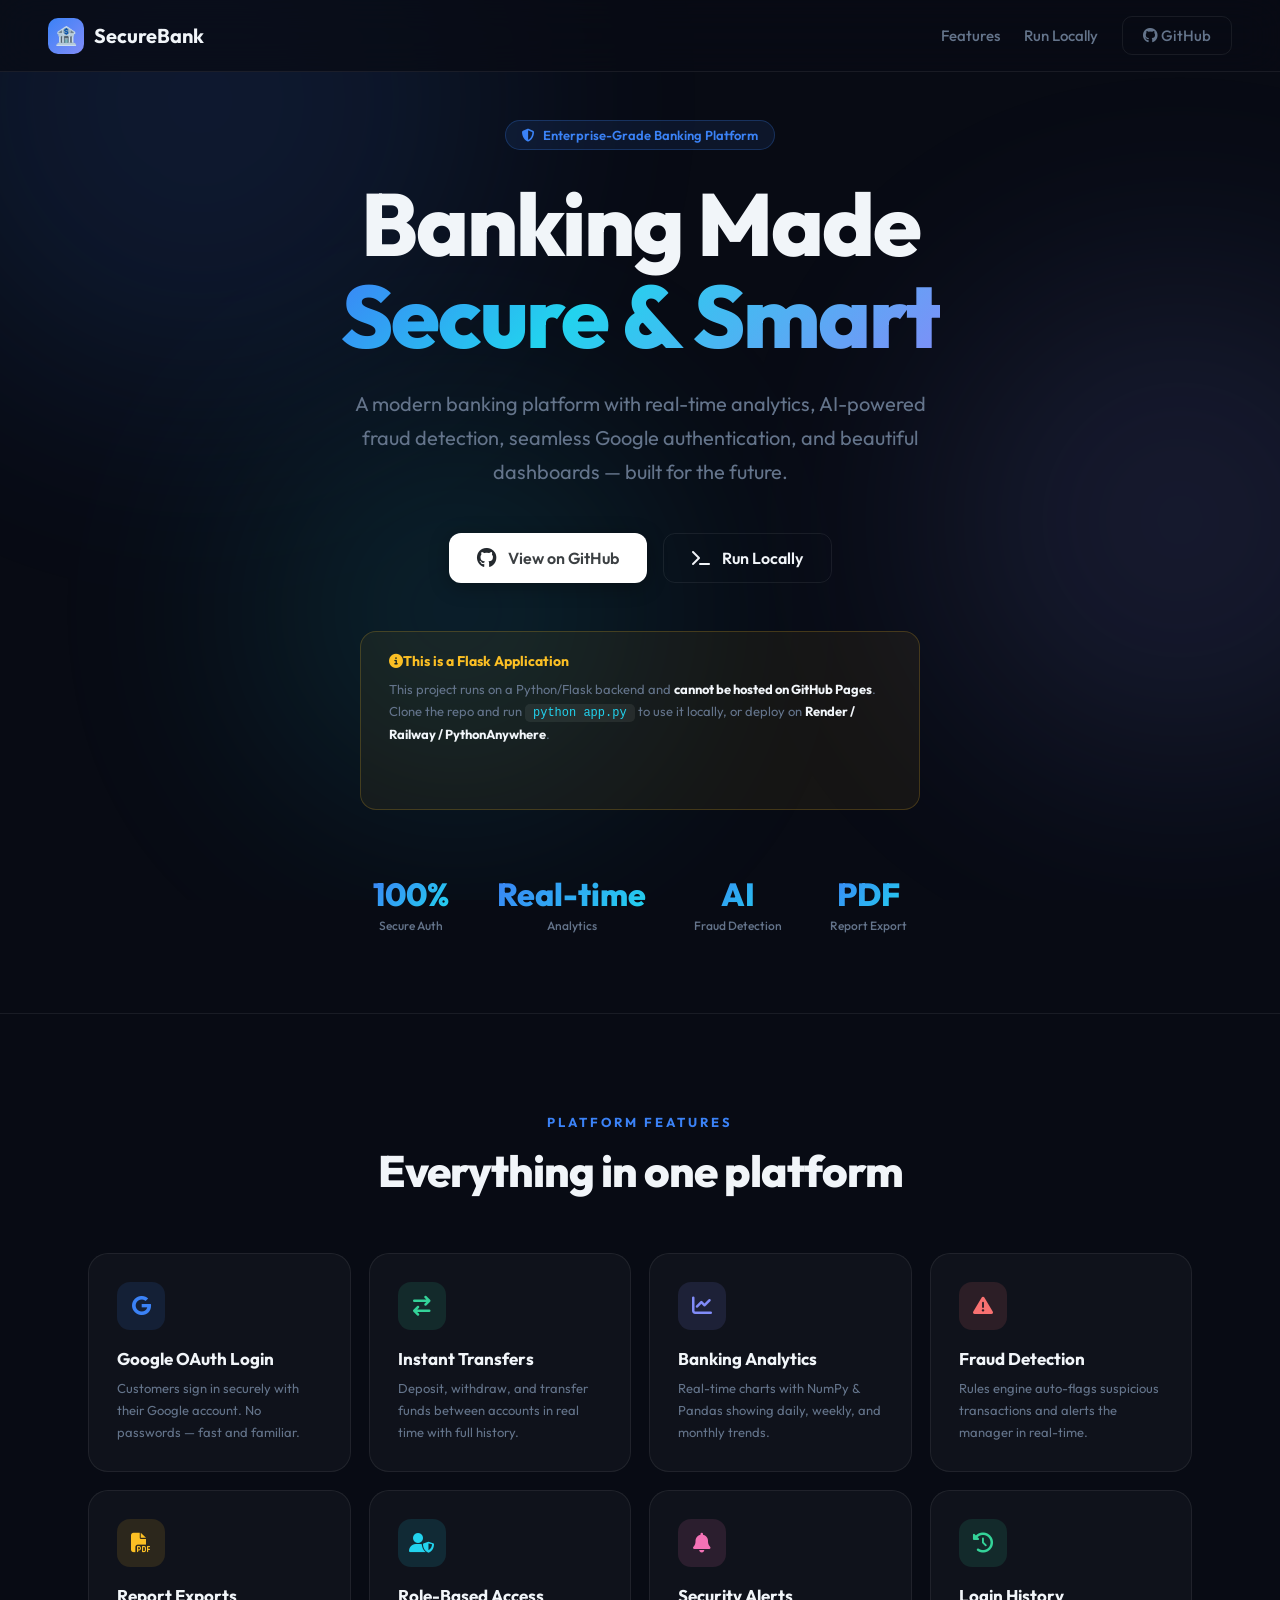
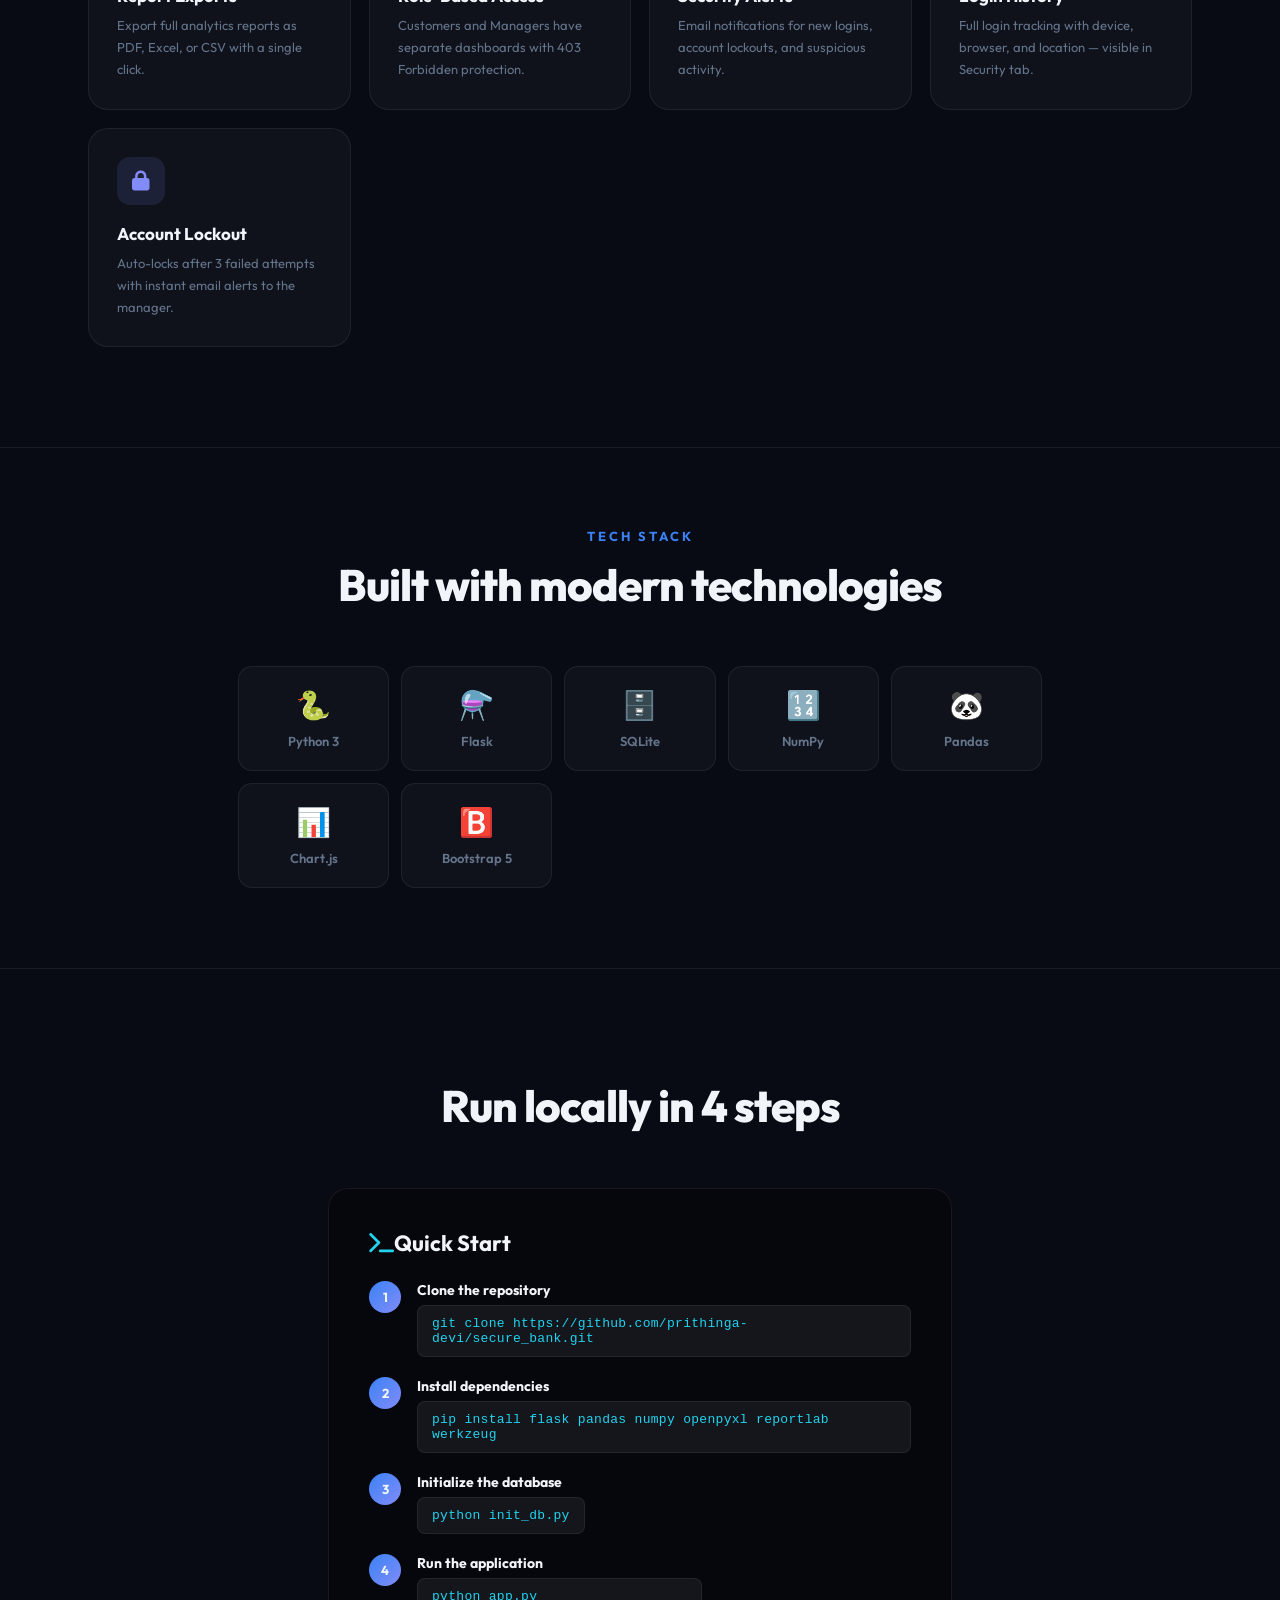
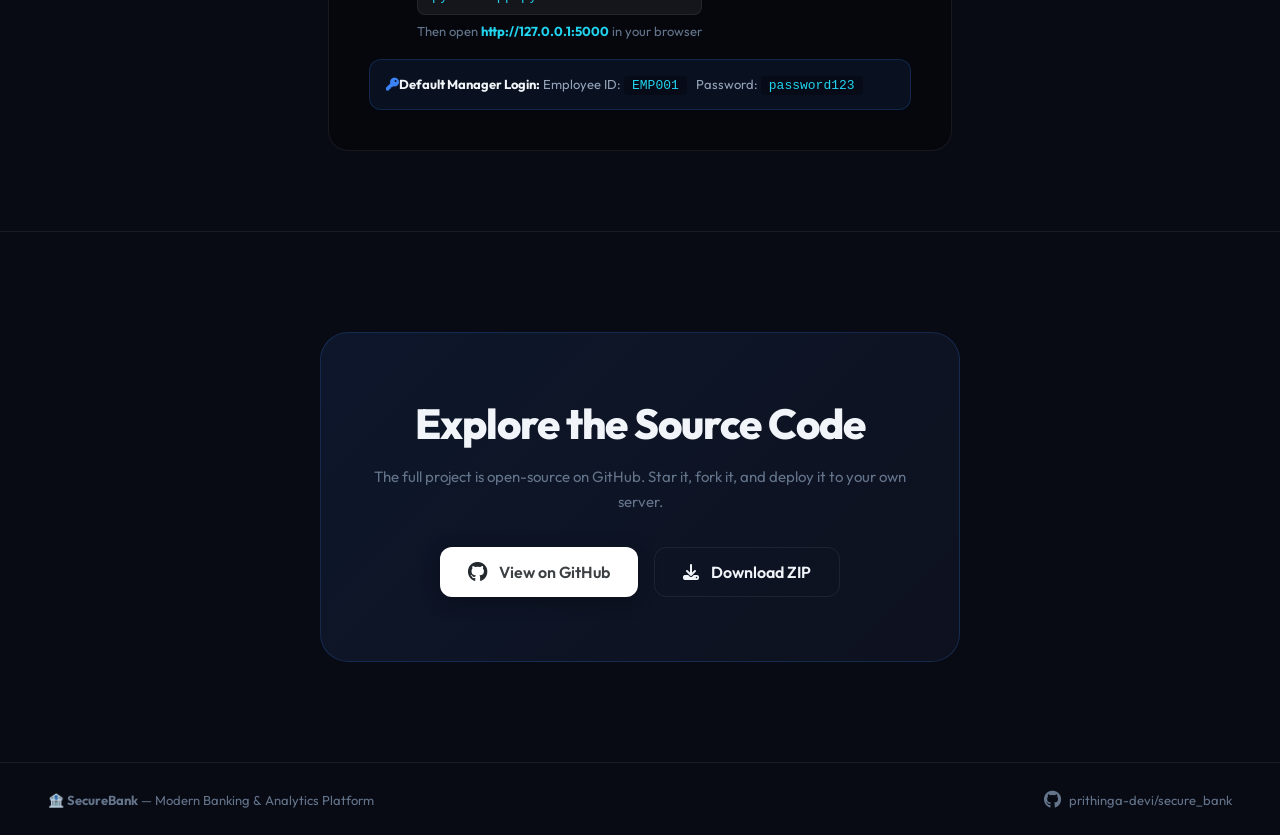
==== index.html @ 33647533 "feat: add static GitHub Pages landing page" ====
<!DOCTYPE html>
<html lang="en">
<head>
    <meta charset="UTF-8">
    <meta name="viewport" content="width=device-width, initial-scale=1.0">
    <title>SecureBank — Modern Banking & Analytics Platform</title>
    <meta name="description" content="SecureBank is a secure, fast, and smart banking platform with real-time analytics, fraud detection, and Google authentication.">
    <link rel="preconnect" href="https://fonts.googleapis.com">
    <link href="https://fonts.googleapis.com/css2?family=Outfit:wght@300;400;500;600;700;800;900&display=swap" rel="stylesheet">
    <link href="https://cdnjs.cloudflare.com/ajax/libs/font-awesome/6.4.2/css/all.min.css" rel="stylesheet">
    <style>
        *, *::before, *::after { box-sizing: border-box; margin: 0; padding: 0; }
        :root {
            --bg: #080b14; --card: rgba(255,255,255,0.03); --border: rgba(255,255,255,0.07);
            --text: #f1f5f9; --muted: #64748b;
            --blue: #3b82f6; --indigo: #818cf8; --cyan: #22d3ee;
            --green: #34d399; --pink: #f472b6; --yellow: #fbbf24; --red: #f87171;
        }
        html { scroll-behavior: smooth; }
        body { font-family: 'Outfit', sans-serif; background: var(--bg); color: var(--text); min-height: 100vh; overflow-x: hidden; }

        /* BG blobs */
        .blobs { position: fixed; inset: 0; z-index: 0; pointer-events: none; overflow: hidden; }
        .blob { position: absolute; border-radius: 50%; filter: blur(120px); opacity: 0.12; animation: float 12s ease-in-out infinite; }
        .b1 { width:600px; height:600px; background:#3b82f6; top:-200px; left:-100px; }
        .b2 { width:500px; height:500px; background:#818cf8; top:30%; right:-150px; animation-delay:3s; }
        .b3 { width:400px; height:400px; background:#22d3ee; bottom:10%; left:20%; animation-delay:6s; }
        @keyframes float { 0%,100%{transform:translateY(0) scale(1);} 50%{transform:translateY(-40px) scale(1.05);} }

        /* NAV */
        nav { position:fixed; top:0; left:0; right:0; z-index:100; padding:16px 48px; display:flex; align-items:center; justify-content:space-between; background:rgba(8,11,20,0.75); backdrop-filter:blur(20px); border-bottom:1px solid var(--border); }
        .brand { display:flex; align-items:center; gap:10px; font-size:20px; font-weight:700; color:var(--text); text-decoration:none; }
        .brand-icon { width:36px; height:36px; background:linear-gradient(135deg,var(--blue),var(--indigo)); border-radius:10px; display:flex; align-items:center; justify-content:center; font-size:18px; }
        .nav-right { display:flex; align-items:center; gap:24px; }
        .nav-right a { color:var(--muted); text-decoration:none; font-size:15px; font-weight:500; transition:color .2s; }
        .nav-right a:hover { color:var(--text); }
        .btn-outline { padding:9px 20px; border:1px solid var(--border); border-radius:10px; color:var(--text); text-decoration:none; font-size:14px; font-weight:600; transition:all .2s; }
        .btn-outline:hover { background:rgba(255,255,255,.05); border-color:rgba(255,255,255,.2); color:var(--text); }

        /* SECTIONS */
        section { position:relative; z-index:1; }

        /* HERO */
        .hero { min-height:100vh; display:flex; flex-direction:column; align-items:center; justify-content:center; text-align:center; padding:120px 24px 80px; }
        .badge { display:inline-flex; align-items:center; gap:8px; padding:6px 16px; background:rgba(59,130,246,.1); border:1px solid rgba(59,130,246,.25); border-radius:99px; font-size:13px; font-weight:600; color:var(--blue); margin-bottom:28px; animation:fadeDown .6s ease both; }
        h1 { font-size:clamp(40px,7vw,88px); font-weight:800; line-height:1.05; letter-spacing:-2px; margin-bottom:24px; animation:fadeDown .7s ease .1s both; }
        .gradient { background:linear-gradient(135deg,var(--blue) 0%,var(--cyan) 40%,var(--indigo) 100%); -webkit-background-clip:text; -webkit-text-fill-color:transparent; background-clip:text; }
        .hero p { font-size:clamp(16px,2vw,20px); color:var(--muted); max-width:600px; line-height:1.7; margin-bottom:44px; animation:fadeDown .7s ease .2s both; }
        .ctas { display:flex; gap:16px; flex-wrap:wrap; justify-content:center; animation:fadeDown .7s ease .3s both; }

        .btn-google { display:flex; align-items:center; gap:12px; padding:14px 28px; background:#fff; color:#3c4043; border:none; border-radius:12px; font-size:16px; font-weight:600; cursor:pointer; text-decoration:none; transition:all .25s; box-shadow:0 4px 20px rgba(0,0,0,.3); font-family:inherit; }
        .btn-google:hover { transform:translateY(-3px); box-shadow:0 8px 32px rgba(0,0,0,.4); color:#3c4043; }

        .btn-dark { display:flex; align-items:center; gap:12px; padding:14px 28px; background:transparent; color:var(--text); border:1px solid var(--border); border-radius:12px; font-size:16px; font-weight:600; cursor:pointer; text-decoration:none; transition:all .25s; }
        .btn-dark:hover { border-color:rgba(255,255,255,.2); background:rgba(255,255,255,.05); transform:translateY(-3px); color:var(--text); }

        /* Notice box */
        .notice { margin-top:48px; padding:20px 28px; background:rgba(251,191,36,.06); border:1px solid rgba(251,191,36,.2); border-radius:16px; max-width:560px; text-align:left; animation:fadeDown .7s ease .4s both; }
        .notice h4 { font-size:14px; font-weight:700; color:var(--yellow); margin-bottom:8px; }
        .notice p { font-size:13px; color:var(--muted); line-height:1.7; }
        .notice code { background:rgba(255,255,255,.07); padding:2px 8px; border-radius:5px; font-size:12px; color:var(--cyan); }

        /* STATS */
        .stats { display:flex; gap:48px; margin-top:64px; flex-wrap:wrap; justify-content:center; animation:fadeDown .7s ease .5s both; }
        .stat-num { font-size:32px; font-weight:800; background:linear-gradient(135deg,var(--blue),var(--cyan)); -webkit-background-clip:text; -webkit-text-fill-color:transparent; background-clip:text; }
        .stat-label { font-size:12px; color:var(--muted); font-weight:500; margin-top:4px; }

        /* DIVIDER */
        .divider { height:1px; background:var(--border); position:relative; z-index:1; }

        /* FEATURES */
        .features { padding:100px 48px; max-width:1200px; margin:0 auto; }
        .sec-label { text-align:center; font-size:13px; font-weight:700; letter-spacing:3px; text-transform:uppercase; color:var(--blue); margin-bottom:16px; }
        .sec-title { text-align:center; font-size:clamp(26px,4vw,44px); font-weight:800; letter-spacing:-1px; margin-bottom:56px; line-height:1.15; }
        .grid { display:grid; grid-template-columns:repeat(auto-fit,minmax(260px,1fr)); gap:18px; }
        .card { background:var(--card); border:1px solid var(--border); border-radius:20px; padding:28px; transition:all .3s; position:relative; overflow:hidden; }
        .card:hover { border-color:rgba(59,130,246,.3); transform:translateY(-4px); }
        .icon { width:48px; height:48px; border-radius:13px; display:flex; align-items:center; justify-content:center; font-size:20px; margin-bottom:18px; }
        .card h3 { font-size:17px; font-weight:700; margin-bottom:8px; }
        .card p { font-size:13px; color:var(--muted); line-height:1.7; }

        /* STACK */
        .stack-section { padding:80px 48px; max-width:900px; margin:0 auto; text-align:center; }
        .stack-grid { display:grid; grid-template-columns:repeat(auto-fit,minmax(140px,1fr)); gap:12px; margin-top:40px; }
        .stack-item { background:var(--card); border:1px solid var(--border); border-radius:14px; padding:20px 16px; transition:all .2s; }
        .stack-item:hover { border-color:rgba(59,130,246,.3); background:rgba(255,255,255,.04); }
        .stack-item .si { font-size:28px; margin-bottom:8px; }
        .stack-item span { font-size:13px; font-weight:600; color:var(--muted); }

        /* HOW TO RUN */
        .run-section { padding:80px 48px; max-width:720px; margin:0 auto; }
        .run-box { background:rgba(0,0,0,.3); border:1px solid var(--border); border-radius:20px; padding:40px; }
        .run-box h3 { font-size:22px; font-weight:700; margin-bottom:24px; }
        .step { display:flex; gap:16px; margin-bottom:20px; align-items:flex-start; }
        .snum { min-width:32px; height:32px; background:linear-gradient(135deg,var(--blue),var(--indigo)); border-radius:50%; display:flex; align-items:center; justify-content:center; font-size:13px; font-weight:700; flex-shrink:0; }
        .step-body h4 { font-size:14px; font-weight:700; margin-bottom:4px; }
        .step-body code { display:block; background:rgba(255,255,255,.06); border:1px solid var(--border); border-radius:8px; padding:10px 14px; font-size:13px; color:var(--cyan); margin-top:6px; letter-spacing:.3px; }

        /* CTA */
        .cta { padding:100px 48px; text-align:center; }
        .cta-box { max-width:640px; margin:0 auto; background:linear-gradient(135deg,rgba(59,130,246,.1),rgba(129,140,248,.05)); border:1px solid rgba(59,130,246,.2); border-radius:28px; padding:64px 40px; }
        .cta-box h2 { font-size:clamp(26px,4vw,42px); font-weight:800; letter-spacing:-1px; margin-bottom:14px; }
        .cta-box p { font-size:15px; color:var(--muted); margin-bottom:32px; line-height:1.7; }

        /* FOOTER */
        footer { border-top:1px solid var(--border); padding:28px 48px; display:flex; justify-content:space-between; align-items:center; position:relative; z-index:1; flex-wrap:wrap; gap:12px; }
        footer p { font-size:13px; color:var(--muted); }
        .gh-link { display:flex; align-items:center; gap:8px; color:var(--muted); text-decoration:none; font-size:13px; transition:color .2s; }
        .gh-link:hover { color:var(--text); }

        /* ANIMATIONS */
        @keyframes fadeDown { from{opacity:0;transform:translateY(-20px);} to{opacity:1;transform:translateY(0);} }
        .reveal { opacity:0; transform:translateY(30px); transition:opacity .7s ease, transform .7s ease; }
        .reveal.visible { opacity:1; transform:translateY(0); }

        @media(max-width:768px) {
            nav { padding:16px 20px; }
            .features,.stack-section,.run-section,.cta { padding:60px 20px; }
            footer { flex-direction:column; text-align:center; }
        }
    </style>
</head>
<body>

<div class="blobs">
    <div class="blob b1"></div>
    <div class="blob b2"></div>
    <div class="blob b3"></div>
</div>

<!-- NAV -->
<nav>
    <a class="brand" href="#">
        <div class="brand-icon">🏦</div>
        SecureBank
    </a>
    <div class="nav-right">
        <a href="#features">Features</a>
        <a href="#run">Run Locally</a>
        <a href="https://github.com/prithinga-devi/secure_bank" target="_blank" class="btn-outline">
            <i class="fa-brands fa-github me-1"></i> GitHub
        </a>
    </div>
</nav>

<!-- HERO -->
<section class="hero">
    <div class="badge"><i class="fa-solid fa-shield-halved"></i> Enterprise-Grade Banking Platform</div>

    <h1>Banking Made<br><span class="gradient">Secure & Smart</span></h1>

    <p>A modern banking platform with real-time analytics, AI-powered fraud detection, seamless Google authentication, and beautiful dashboards — built for the future.</p>

    <div class="ctas">
        <a href="https://github.com/prithinga-devi/secure_bank" target="_blank" class="btn-google">
            <i class="fa-brands fa-github" style="color:#24292e;font-size:20px;"></i>
            View on GitHub
        </a>
        <a href="#run" class="btn-dark">
            <i class="fa-solid fa-terminal"></i>
            Run Locally
        </a>
    </div>

    <div class="notice">
        <h4><i class="fa-solid fa-circle-info me-2"></i>This is a Flask Application</h4>
        <p>This project runs on a Python/Flask backend and <strong style="color:#f1f5f9;">cannot be hosted on GitHub Pages</strong>. Clone the repo and run <code>python app.py</code> to use it locally, or deploy on <strong style="color:#f1f5f9;">Render / Railway / PythonAnywhere</strong>.</p>
    </div>

    <div class="stats">
        <div class="stat-item">
            <div class="stat-num">100%</div>
            <div class="stat-label">Secure Auth</div>
        </div>
        <div class="stat-item">
            <div class="stat-num">Real-time</div>
            <div class="stat-label">Analytics</div>
        </div>
        <div class="stat-item">
            <div class="stat-num">AI</div>
            <div class="stat-label">Fraud Detection</div>
        </div>
        <div class="stat-item">
            <div class="stat-num">PDF</div>
            <div class="stat-label">Report Export</div>
        </div>
    </div>
</section>

<div class="divider"></div>

<!-- FEATURES -->
<section class="features" id="features">
    <div class="sec-label reveal">Platform Features</div>
    <h2 class="sec-title reveal">Everything in one platform</h2>
    <div class="grid">
        <div class="card reveal"><div class="icon" style="background:rgba(59,130,246,.12);color:#3b82f6;"><i class="fa-brands fa-google"></i></div><h3>Google OAuth Login</h3><p>Customers sign in securely with their Google account. No passwords — fast and familiar.</p></div>
        <div class="card reveal"><div class="icon" style="background:rgba(52,211,153,.12);color:#34d399;"><i class="fa-solid fa-arrow-right-arrow-left"></i></div><h3>Instant Transfers</h3><p>Deposit, withdraw, and transfer funds between accounts in real time with full history.</p></div>
        <div class="card reveal"><div class="icon" style="background:rgba(129,140,248,.12);color:#818cf8;"><i class="fa-solid fa-chart-line"></i></div><h3>Banking Analytics</h3><p>Real-time charts with NumPy & Pandas showing daily, weekly, and monthly trends.</p></div>
        <div class="card reveal"><div class="icon" style="background:rgba(248,113,113,.12);color:#f87171;"><i class="fa-solid fa-triangle-exclamation"></i></div><h3>Fraud Detection</h3><p>Rules engine auto-flags suspicious transactions and alerts the manager in real-time.</p></div>
        <div class="card reveal"><div class="icon" style="background:rgba(251,191,36,.12);color:#fbbf24;"><i class="fa-solid fa-file-pdf"></i></div><h3>Report Exports</h3><p>Export full analytics reports as PDF, Excel, or CSV with a single click.</p></div>
        <div class="card reveal"><div class="icon" style="background:rgba(34,211,238,.12);color:#22d3ee;"><i class="fa-solid fa-user-shield"></i></div><h3>Role-Based Access</h3><p>Customers and Managers have separate dashboards with 403 Forbidden protection.</p></div>
        <div class="card reveal"><div class="icon" style="background:rgba(244,114,182,.12);color:#f472b6;"><i class="fa-solid fa-bell"></i></div><h3>Security Alerts</h3><p>Email notifications for new logins, account lockouts, and suspicious activity.</p></div>
        <div class="card reveal"><div class="icon" style="background:rgba(52,211,153,.12);color:#34d399;"><i class="fa-solid fa-clock-rotate-left"></i></div><h3>Login History</h3><p>Full login tracking with device, browser, and location — visible in Security tab.</p></div>
        <div class="card reveal"><div class="icon" style="background:rgba(129,140,248,.12);color:#818cf8;"><i class="fa-solid fa-lock"></i></div><h3>Account Lockout</h3><p>Auto-locks after 3 failed attempts with instant email alerts to the manager.</p></div>
    </div>
</section>

<div class="divider"></div>

<!-- TECH STACK -->
<section class="stack-section">
    <div class="sec-label reveal">Tech Stack</div>
    <h2 class="sec-title reveal">Built with modern technologies</h2>
    <div class="stack-grid">
        <div class="stack-item reveal"><div class="si">🐍</div><span>Python 3</span></div>
        <div class="stack-item reveal"><div class="si">⚗️</div><span>Flask</span></div>
        <div class="stack-item reveal"><div class="si">🗄️</div><span>SQLite</span></div>
        <div class="stack-item reveal"><div class="si">🔢</div><span>NumPy</span></div>
        <div class="stack-item reveal"><div class="si">🐼</div><span>Pandas</span></div>
        <div class="stack-item reveal"><div class="si">📊</div><span>Chart.js</span></div>
        <div class="stack-item reveal"><div class="si">🅱️</div><span>Bootstrap 5</span></div>
        <div class="stack-item reveal"><div class="si">🔐</div><span>Google OAuth</span></div>
    </div>
</section>

<div class="divider"></div>

<!-- HOW TO RUN -->
<section class="run-section" id="run">
    <div class="sec-label reveal" style="text-align:center;">Setup Guide</div>
    <h2 class="sec-title reveal">Run locally in 4 steps</h2>
    <div class="run-box reveal">
        <h3><i class="fa-solid fa-terminal me-2 text-cyan" style="color:#22d3ee;"></i>Quick Start</h3>
        <div class="step">
            <div class="snum">1</div>
            <div class="step-body">
                <h4>Clone the repository</h4>
                <code>git clone https://github.com/prithinga-devi/secure_bank.git</code>
            </div>
        </div>
        <div class="step">
            <div class="snum">2</div>
            <div class="step-body">
                <h4>Install dependencies</h4>
                <code>pip install flask pandas numpy openpyxl reportlab werkzeug</code>
            </div>
        </div>
        <div class="step">
            <div class="snum">3</div>
            <div class="step-body">
                <h4>Initialize the database</h4>
                <code>python init_db.py</code>
            </div>
        </div>
        <div class="step">
            <div class="snum">4</div>
            <div class="step-body">
                <h4>Run the application</h4>
                <code>python app.py</code>
                <p style="font-size:13px;color:#64748b;margin-top:8px;">Then open <strong style="color:#22d3ee;">http://127.0.0.1:5000</strong> in your browser</p>
            </div>
        </div>
        <div style="background:rgba(59,130,246,.08);border:1px solid rgba(59,130,246,.2);border-radius:12px;padding:16px;margin-top:8px;">
            <p style="font-size:13px;color:#94a3b8;"><i class="fa-solid fa-key me-2" style="color:#3b82f6;"></i><strong style="color:#f1f5f9;">Default Manager Login:</strong> Employee ID: <code style="color:#22d3ee;background:rgba(0,0,0,.3);padding:2px 8px;border-radius:4px;">EMP001</code> &nbsp; Password: <code style="color:#22d3ee;background:rgba(0,0,0,.3);padding:2px 8px;border-radius:4px;">password123</code></p>
        </div>
    </div>
</section>

<div class="divider"></div>

<!-- CTA -->
<section class="cta">
    <div class="cta-box reveal">
        <h2>Explore the Source Code</h2>
        <p>The full project is open-source on GitHub. Star it, fork it, and deploy it to your own server.</p>
        <div style="display:flex;gap:16px;justify-content:center;flex-wrap:wrap;">
            <a href="https://github.com/prithinga-devi/secure_bank" target="_blank" class="btn-google">
                <i class="fa-brands fa-github" style="color:#24292e;font-size:20px;"></i>
                View on GitHub
            </a>
            <a href="https://github.com/prithinga-devi/secure_bank/archive/refs/heads/main.zip" class="btn-dark">
                <i class="fa-solid fa-download"></i>
                Download ZIP
            </a>
        </div>
    </div>
</section>

<!-- FOOTER -->
<footer>
    <p>🏦 <strong>SecureBank</strong> — Modern Banking & Analytics Platform</p>
    <a href="https://github.com/prithinga-devi/secure_bank" target="_blank" class="gh-link">
        <i class="fa-brands fa-github" style="font-size:18px;"></i>
        prithinga-devi/secure_bank
    </a>
</footer>

<script>
    const reveals = document.querySelectorAll('.reveal');
    const obs = new IntersectionObserver(entries => {
        entries.forEach((e, i) => {
            if (e.isIntersecting) {
                setTimeout(() => e.target.classList.add('visible'), i * 70);
                obs.unobserve(e.target);
            }
        });
    }, { threshold: 0.1 });
    reveals.forEach(el => obs.observe(el));
</script>
</body>
</html>
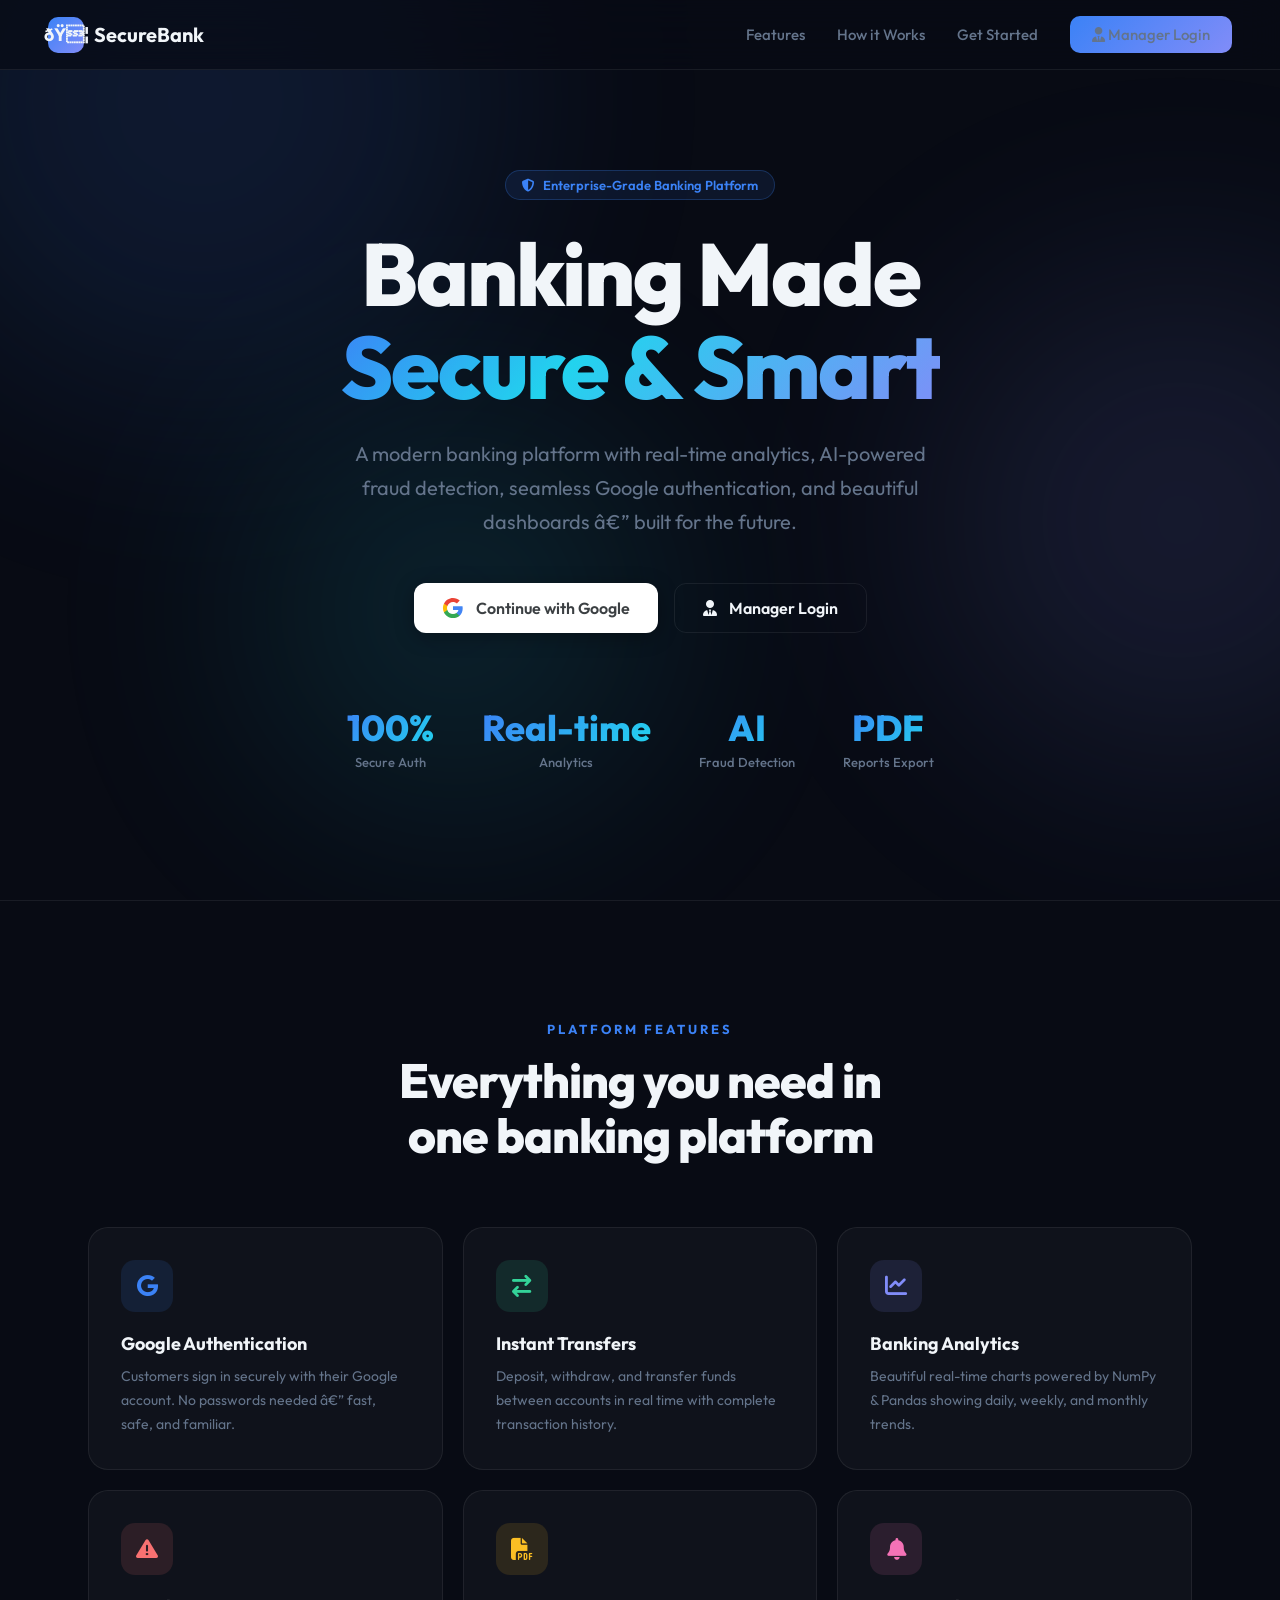
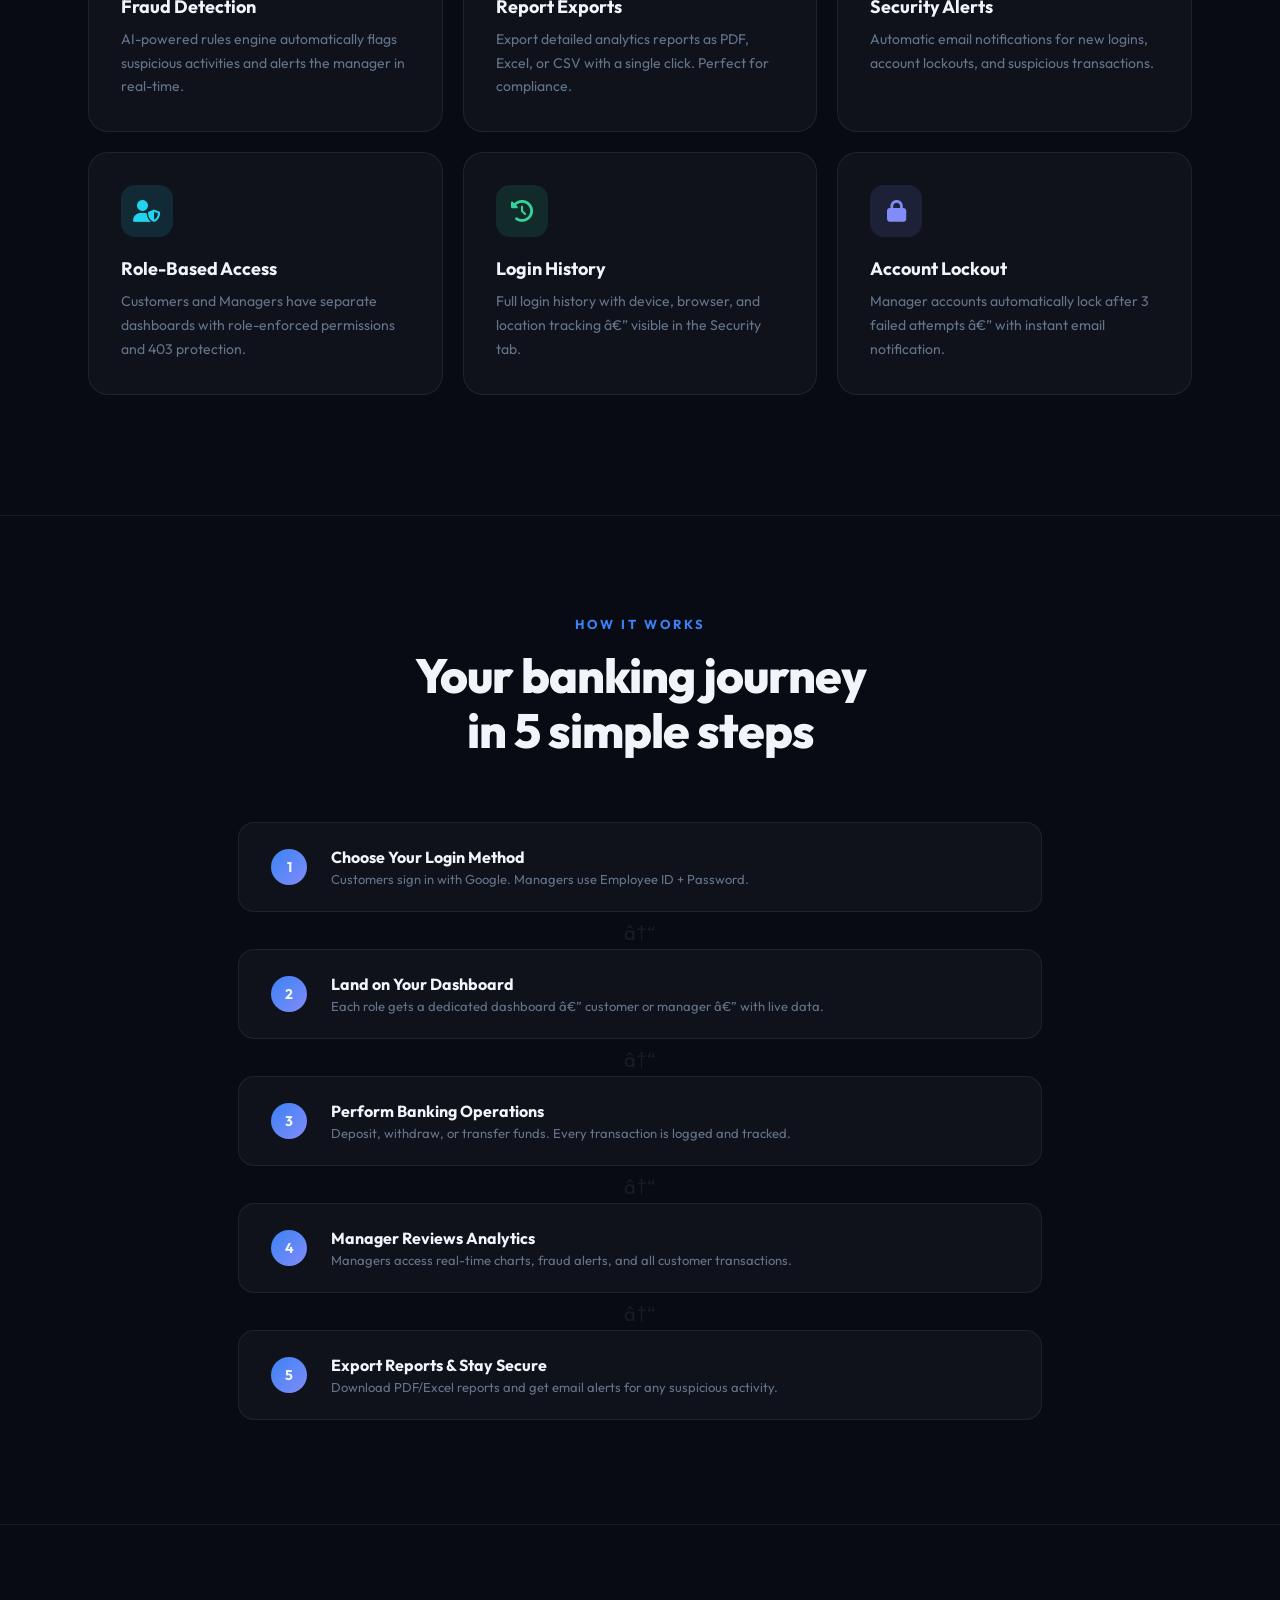
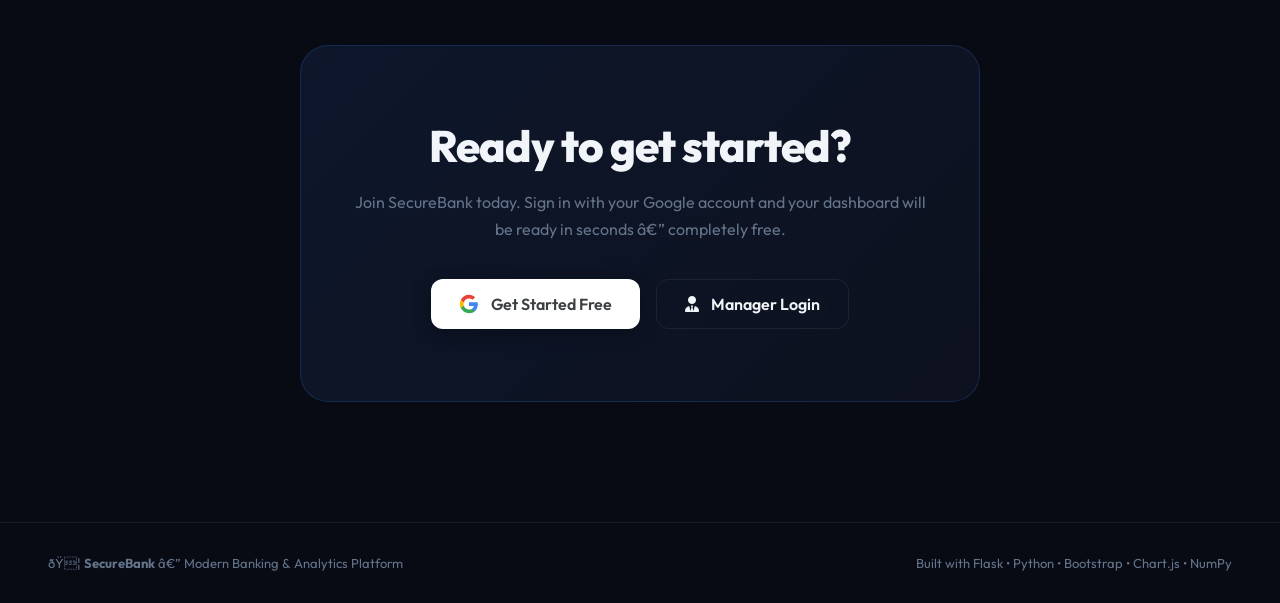
==== commit 83ad62a9: "Update GitHub Pages to show the real landing page" ====
--- a/index.html
+++ b/index.html
@@ -1,173 +1,461 @@
-<!DOCTYPE html>
+﻿<!DOCTYPE html>
 <html lang="en">
 <head>
     <meta charset="UTF-8">
     <meta name="viewport" content="width=device-width, initial-scale=1.0">
-    <title>SecureBank — Modern Banking & Analytics Platform</title>
+    <title>SecureBank â€” Modern Banking & Analytics Platform</title>
     <meta name="description" content="SecureBank is a secure, fast, and smart banking platform with real-time analytics, fraud detection, and Google authentication.">
     <link rel="preconnect" href="https://fonts.googleapis.com">
     <link href="https://fonts.googleapis.com/css2?family=Outfit:wght@300;400;500;600;700;800;900&display=swap" rel="stylesheet">
     <link href="https://cdnjs.cloudflare.com/ajax/libs/font-awesome/6.4.2/css/all.min.css" rel="stylesheet">
     <style>
         *, *::before, *::after { box-sizing: border-box; margin: 0; padding: 0; }
+
         :root {
-            --bg: #080b14; --card: rgba(255,255,255,0.03); --border: rgba(255,255,255,0.07);
-            --text: #f1f5f9; --muted: #64748b;
-            --blue: #3b82f6; --indigo: #818cf8; --cyan: #22d3ee;
-            --green: #34d399; --pink: #f472b6; --yellow: #fbbf24; --red: #f87171;
-        }
+            --bg: #080b14;
+            --card-bg: rgba(255,255,255,0.03);
+            --border: rgba(255,255,255,0.07);
+            --text: #f1f5f9;
+            --muted: #64748b;
+            --blue: #3b82f6;
+            --indigo: #818cf8;
+            --cyan: #22d3ee;
+            --green: #34d399;
+            --pink: #f472b6;
+            --yellow: #fbbf24;
+            --red: #f87171;
+        }
+
         html { scroll-behavior: smooth; }
-        body { font-family: 'Outfit', sans-serif; background: var(--bg); color: var(--text); min-height: 100vh; overflow-x: hidden; }
-
-        /* BG blobs */
-        .blobs { position: fixed; inset: 0; z-index: 0; pointer-events: none; overflow: hidden; }
-        .blob { position: absolute; border-radius: 50%; filter: blur(120px); opacity: 0.12; animation: float 12s ease-in-out infinite; }
-        .b1 { width:600px; height:600px; background:#3b82f6; top:-200px; left:-100px; }
-        .b2 { width:500px; height:500px; background:#818cf8; top:30%; right:-150px; animation-delay:3s; }
-        .b3 { width:400px; height:400px; background:#22d3ee; bottom:10%; left:20%; animation-delay:6s; }
-        @keyframes float { 0%,100%{transform:translateY(0) scale(1);} 50%{transform:translateY(-40px) scale(1.05);} }
-
-        /* NAV */
-        nav { position:fixed; top:0; left:0; right:0; z-index:100; padding:16px 48px; display:flex; align-items:center; justify-content:space-between; background:rgba(8,11,20,0.75); backdrop-filter:blur(20px); border-bottom:1px solid var(--border); }
-        .brand { display:flex; align-items:center; gap:10px; font-size:20px; font-weight:700; color:var(--text); text-decoration:none; }
-        .brand-icon { width:36px; height:36px; background:linear-gradient(135deg,var(--blue),var(--indigo)); border-radius:10px; display:flex; align-items:center; justify-content:center; font-size:18px; }
-        .nav-right { display:flex; align-items:center; gap:24px; }
-        .nav-right a { color:var(--muted); text-decoration:none; font-size:15px; font-weight:500; transition:color .2s; }
-        .nav-right a:hover { color:var(--text); }
-        .btn-outline { padding:9px 20px; border:1px solid var(--border); border-radius:10px; color:var(--text); text-decoration:none; font-size:14px; font-weight:600; transition:all .2s; }
-        .btn-outline:hover { background:rgba(255,255,255,.05); border-color:rgba(255,255,255,.2); color:var(--text); }
-
-        /* SECTIONS */
-        section { position:relative; z-index:1; }
-
-        /* HERO */
-        .hero { min-height:100vh; display:flex; flex-direction:column; align-items:center; justify-content:center; text-align:center; padding:120px 24px 80px; }
-        .badge { display:inline-flex; align-items:center; gap:8px; padding:6px 16px; background:rgba(59,130,246,.1); border:1px solid rgba(59,130,246,.25); border-radius:99px; font-size:13px; font-weight:600; color:var(--blue); margin-bottom:28px; animation:fadeDown .6s ease both; }
-        h1 { font-size:clamp(40px,7vw,88px); font-weight:800; line-height:1.05; letter-spacing:-2px; margin-bottom:24px; animation:fadeDown .7s ease .1s both; }
-        .gradient { background:linear-gradient(135deg,var(--blue) 0%,var(--cyan) 40%,var(--indigo) 100%); -webkit-background-clip:text; -webkit-text-fill-color:transparent; background-clip:text; }
-        .hero p { font-size:clamp(16px,2vw,20px); color:var(--muted); max-width:600px; line-height:1.7; margin-bottom:44px; animation:fadeDown .7s ease .2s both; }
-        .ctas { display:flex; gap:16px; flex-wrap:wrap; justify-content:center; animation:fadeDown .7s ease .3s both; }
-
-        .btn-google { display:flex; align-items:center; gap:12px; padding:14px 28px; background:#fff; color:#3c4043; border:none; border-radius:12px; font-size:16px; font-weight:600; cursor:pointer; text-decoration:none; transition:all .25s; box-shadow:0 4px 20px rgba(0,0,0,.3); font-family:inherit; }
-        .btn-google:hover { transform:translateY(-3px); box-shadow:0 8px 32px rgba(0,0,0,.4); color:#3c4043; }
-
-        .btn-dark { display:flex; align-items:center; gap:12px; padding:14px 28px; background:transparent; color:var(--text); border:1px solid var(--border); border-radius:12px; font-size:16px; font-weight:600; cursor:pointer; text-decoration:none; transition:all .25s; }
-        .btn-dark:hover { border-color:rgba(255,255,255,.2); background:rgba(255,255,255,.05); transform:translateY(-3px); color:var(--text); }
-
-        /* Notice box */
-        .notice { margin-top:48px; padding:20px 28px; background:rgba(251,191,36,.06); border:1px solid rgba(251,191,36,.2); border-radius:16px; max-width:560px; text-align:left; animation:fadeDown .7s ease .4s both; }
-        .notice h4 { font-size:14px; font-weight:700; color:var(--yellow); margin-bottom:8px; }
-        .notice p { font-size:13px; color:var(--muted); line-height:1.7; }
-        .notice code { background:rgba(255,255,255,.07); padding:2px 8px; border-radius:5px; font-size:12px; color:var(--cyan); }
-
-        /* STATS */
-        .stats { display:flex; gap:48px; margin-top:64px; flex-wrap:wrap; justify-content:center; animation:fadeDown .7s ease .5s both; }
-        .stat-num { font-size:32px; font-weight:800; background:linear-gradient(135deg,var(--blue),var(--cyan)); -webkit-background-clip:text; -webkit-text-fill-color:transparent; background-clip:text; }
-        .stat-label { font-size:12px; color:var(--muted); font-weight:500; margin-top:4px; }
-
-        /* DIVIDER */
-        .divider { height:1px; background:var(--border); position:relative; z-index:1; }
-
-        /* FEATURES */
-        .features { padding:100px 48px; max-width:1200px; margin:0 auto; }
-        .sec-label { text-align:center; font-size:13px; font-weight:700; letter-spacing:3px; text-transform:uppercase; color:var(--blue); margin-bottom:16px; }
-        .sec-title { text-align:center; font-size:clamp(26px,4vw,44px); font-weight:800; letter-spacing:-1px; margin-bottom:56px; line-height:1.15; }
-        .grid { display:grid; grid-template-columns:repeat(auto-fit,minmax(260px,1fr)); gap:18px; }
-        .card { background:var(--card); border:1px solid var(--border); border-radius:20px; padding:28px; transition:all .3s; position:relative; overflow:hidden; }
-        .card:hover { border-color:rgba(59,130,246,.3); transform:translateY(-4px); }
-        .icon { width:48px; height:48px; border-radius:13px; display:flex; align-items:center; justify-content:center; font-size:20px; margin-bottom:18px; }
-        .card h3 { font-size:17px; font-weight:700; margin-bottom:8px; }
-        .card p { font-size:13px; color:var(--muted); line-height:1.7; }
-
-        /* STACK */
-        .stack-section { padding:80px 48px; max-width:900px; margin:0 auto; text-align:center; }
-        .stack-grid { display:grid; grid-template-columns:repeat(auto-fit,minmax(140px,1fr)); gap:12px; margin-top:40px; }
-        .stack-item { background:var(--card); border:1px solid var(--border); border-radius:14px; padding:20px 16px; transition:all .2s; }
-        .stack-item:hover { border-color:rgba(59,130,246,.3); background:rgba(255,255,255,.04); }
-        .stack-item .si { font-size:28px; margin-bottom:8px; }
-        .stack-item span { font-size:13px; font-weight:600; color:var(--muted); }
-
-        /* HOW TO RUN */
-        .run-section { padding:80px 48px; max-width:720px; margin:0 auto; }
-        .run-box { background:rgba(0,0,0,.3); border:1px solid var(--border); border-radius:20px; padding:40px; }
-        .run-box h3 { font-size:22px; font-weight:700; margin-bottom:24px; }
-        .step { display:flex; gap:16px; margin-bottom:20px; align-items:flex-start; }
-        .snum { min-width:32px; height:32px; background:linear-gradient(135deg,var(--blue),var(--indigo)); border-radius:50%; display:flex; align-items:center; justify-content:center; font-size:13px; font-weight:700; flex-shrink:0; }
-        .step-body h4 { font-size:14px; font-weight:700; margin-bottom:4px; }
-        .step-body code { display:block; background:rgba(255,255,255,.06); border:1px solid var(--border); border-radius:8px; padding:10px 14px; font-size:13px; color:var(--cyan); margin-top:6px; letter-spacing:.3px; }
-
-        /* CTA */
-        .cta { padding:100px 48px; text-align:center; }
-        .cta-box { max-width:640px; margin:0 auto; background:linear-gradient(135deg,rgba(59,130,246,.1),rgba(129,140,248,.05)); border:1px solid rgba(59,130,246,.2); border-radius:28px; padding:64px 40px; }
-        .cta-box h2 { font-size:clamp(26px,4vw,42px); font-weight:800; letter-spacing:-1px; margin-bottom:14px; }
-        .cta-box p { font-size:15px; color:var(--muted); margin-bottom:32px; line-height:1.7; }
-
-        /* FOOTER */
-        footer { border-top:1px solid var(--border); padding:28px 48px; display:flex; justify-content:space-between; align-items:center; position:relative; z-index:1; flex-wrap:wrap; gap:12px; }
-        footer p { font-size:13px; color:var(--muted); }
-        .gh-link { display:flex; align-items:center; gap:8px; color:var(--muted); text-decoration:none; font-size:13px; transition:color .2s; }
-        .gh-link:hover { color:var(--text); }
-
-        /* ANIMATIONS */
-        @keyframes fadeDown { from{opacity:0;transform:translateY(-20px);} to{opacity:1;transform:translateY(0);} }
-        .reveal { opacity:0; transform:translateY(30px); transition:opacity .7s ease, transform .7s ease; }
-        .reveal.visible { opacity:1; transform:translateY(0); }
-
-        @media(max-width:768px) {
-            nav { padding:16px 20px; }
-            .features,.stack-section,.run-section,.cta { padding:60px 20px; }
-            footer { flex-direction:column; text-align:center; }
+
+        body {
+            font-family: 'Outfit', sans-serif;
+            background: var(--bg);
+            color: var(--text);
+            min-height: 100vh;
+            overflow-x: hidden;
+        }
+
+        /* â”€â”€ Background glow blobs â”€â”€ */
+        .bg-blobs {
+            position: fixed;
+            inset: 0;
+            z-index: 0;
+            pointer-events: none;
+            overflow: hidden;
+        }
+
+        .blob {
+            position: absolute;
+            border-radius: 50%;
+            filter: blur(120px);
+            opacity: 0.12;
+            animation: blobFloat 12s ease-in-out infinite;
+        }
+
+        .blob-1 { width: 600px; height: 600px; background: #3b82f6; top: -200px; left: -100px; animation-delay: 0s; }
+        .blob-2 { width: 500px; height: 500px; background: #818cf8; top: 30%; right: -150px; animation-delay: 3s; }
+        .blob-3 { width: 400px; height: 400px; background: #22d3ee; bottom: 10%; left: 20%; animation-delay: 6s; }
+
+        @keyframes blobFloat {
+            0%, 100% { transform: translateY(0) scale(1); }
+            50% { transform: translateY(-40px) scale(1.05); }
+        }
+
+        /* â”€â”€ Navbar â”€â”€ */
+        nav {
+            position: fixed;
+            top: 0; left: 0; right: 0;
+            z-index: 100;
+            padding: 16px 48px;
+            display: flex;
+            align-items: center;
+            justify-content: space-between;
+            background: rgba(8, 11, 20, 0.7);
+            backdrop-filter: blur(20px);
+            border-bottom: 1px solid var(--border);
+        }
+
+        .nav-brand {
+            display: flex;
+            align-items: center;
+            gap: 10px;
+            font-size: 20px;
+            font-weight: 700;
+            color: var(--text);
+            text-decoration: none;
+        }
+
+        .nav-brand .brand-icon {
+            width: 36px; height: 36px;
+            background: linear-gradient(135deg, var(--blue), var(--indigo));
+            border-radius: 10px;
+            display: flex; align-items: center; justify-content: center;
+            font-size: 18px;
+        }
+
+        .nav-links { display: flex; align-items: center; gap: 32px; }
+
+        .nav-links a {
+            color: var(--muted);
+            text-decoration: none;
+            font-size: 15px;
+            font-weight: 500;
+            transition: color 0.2s;
+        }
+
+        .nav-links a:hover { color: var(--text); }
+
+        .btn-nav-login {
+            padding: 9px 22px;
+            background: linear-gradient(135deg, var(--blue), var(--indigo));
+            color: #fff;
+            border: none;
+            border-radius: 10px;
+            font-size: 14px;
+            font-weight: 600;
+            cursor: pointer;
+            text-decoration: none;
+            transition: opacity 0.2s, transform 0.2s;
+        }
+
+        .btn-nav-login:hover { opacity: 0.9; transform: translateY(-1px); color: #fff; }
+
+        /* â”€â”€ Sections â”€â”€ */
+        section { position: relative; z-index: 1; }
+
+        /* â”€â”€ Hero â”€â”€ */
+        .hero {
+            min-height: 100vh;
+            display: flex;
+            flex-direction: column;
+            align-items: center;
+            justify-content: center;
+            text-align: center;
+            padding: 120px 24px 80px;
+        }
+
+        .hero-badge {
+            display: inline-flex;
+            align-items: center;
+            gap: 8px;
+            padding: 6px 16px;
+            background: rgba(59, 130, 246, 0.1);
+            border: 1px solid rgba(59, 130, 246, 0.25);
+            border-radius: 99px;
+            font-size: 13px;
+            font-weight: 600;
+            color: var(--blue);
+            margin-bottom: 28px;
+            animation: fadeDown 0.6s ease both;
+        }
+
+        .hero h1 {
+            font-size: clamp(42px, 7vw, 88px);
+            font-weight: 800;
+            line-height: 1.05;
+            letter-spacing: -2px;
+            margin-bottom: 24px;
+            animation: fadeDown 0.7s ease 0.1s both;
+        }
+
+        .hero h1 .gradient-text {
+            background: linear-gradient(135deg, var(--blue) 0%, var(--cyan) 40%, var(--indigo) 100%);
+            -webkit-background-clip: text;
+            -webkit-text-fill-color: transparent;
+            background-clip: text;
+        }
+
+        .hero p {
+            font-size: clamp(16px, 2vw, 20px);
+            color: var(--muted);
+            max-width: 600px;
+            line-height: 1.7;
+            margin-bottom: 44px;
+            animation: fadeDown 0.7s ease 0.2s both;
+        }
+
+        .hero-ctas {
+            display: flex;
+            gap: 16px;
+            flex-wrap: wrap;
+            justify-content: center;
+            animation: fadeDown 0.7s ease 0.3s both;
+        }
+
+        .btn-google {
+            display: flex;
+            align-items: center;
+            gap: 12px;
+            padding: 14px 28px;
+            background: #fff;
+            color: #3c4043;
+            border: none;
+            border-radius: 12px;
+            font-size: 16px;
+            font-weight: 600;
+            cursor: pointer;
+            text-decoration: none;
+            transition: all 0.25s;
+            box-shadow: 0 4px 20px rgba(0,0,0,0.3);
+            font-family: 'Outfit', sans-serif;
+        }
+
+        .btn-google:hover { transform: translateY(-3px); box-shadow: 0 8px 32px rgba(0,0,0,0.4); color: #3c4043; }
+
+        .btn-manager {
+            display: flex;
+            align-items: center;
+            gap: 12px;
+            padding: 14px 28px;
+            background: transparent;
+            color: var(--text);
+            border: 1px solid var(--border);
+            border-radius: 12px;
+            font-size: 16px;
+            font-weight: 600;
+            cursor: pointer;
+            text-decoration: none;
+            transition: all 0.25s;
+            backdrop-filter: blur(8px);
+            font-family: 'Outfit', sans-serif;
+        }
+
+        .btn-manager:hover { border-color: rgba(255,255,255,0.2); background: rgba(255,255,255,0.05); transform: translateY(-3px); color: var(--text); }
+
+        /* Stats row */
+        .hero-stats {
+            display: flex;
+            gap: 48px;
+            margin-top: 72px;
+            flex-wrap: wrap;
+            justify-content: center;
+            animation: fadeDown 0.7s ease 0.4s both;
+        }
+
+        .stat-item { text-align: center; }
+        .stat-num { font-size: 36px; font-weight: 800; background: linear-gradient(135deg, var(--blue), var(--cyan)); -webkit-background-clip: text; -webkit-text-fill-color: transparent; background-clip: text; }
+        .stat-label { font-size: 13px; color: var(--muted); font-weight: 500; margin-top: 4px; }
+
+        /* â”€â”€ Features â”€â”€ */
+        .features {
+            padding: 120px 48px;
+            max-width: 1200px;
+            margin: 0 auto;
+        }
+
+        .section-label {
+            text-align: center;
+            font-size: 13px;
+            font-weight: 700;
+            letter-spacing: 3px;
+            text-transform: uppercase;
+            color: var(--blue);
+            margin-bottom: 16px;
+        }
+
+        .section-title {
+            text-align: center;
+            font-size: clamp(28px, 4vw, 48px);
+            font-weight: 800;
+            letter-spacing: -1px;
+            margin-bottom: 64px;
+            line-height: 1.15;
+        }
+
+        .features-grid {
+            display: grid;
+            grid-template-columns: repeat(auto-fit, minmax(280px, 1fr));
+            gap: 20px;
+        }
+
+        .feature-card {
+            background: var(--card-bg);
+            border: 1px solid var(--border);
+            border-radius: 20px;
+            padding: 32px;
+            transition: all 0.3s ease;
+            position: relative;
+            overflow: hidden;
+        }
+
+        .feature-card::before {
+            content: '';
+            position: absolute;
+            inset: 0;
+            background: radial-gradient(ellipse at top left, rgba(59,130,246,0.06) 0%, transparent 60%);
+            opacity: 0;
+            transition: opacity 0.3s;
+        }
+
+        .feature-card:hover { border-color: rgba(59,130,246,0.3); transform: translateY(-4px); }
+        .feature-card:hover::before { opacity: 1; }
+
+        .feature-icon {
+            width: 52px; height: 52px;
+            border-radius: 14px;
+            display: flex; align-items: center; justify-content: center;
+            font-size: 22px;
+            margin-bottom: 20px;
+        }
+
+        .feature-card h3 { font-size: 18px; font-weight: 700; margin-bottom: 10px; }
+        .feature-card p { font-size: 14px; color: var(--muted); line-height: 1.7; }
+
+        /* â”€â”€ Flow / Architecture â”€â”€ */
+        .flow-section {
+            padding: 100px 48px;
+            max-width: 900px;
+            margin: 0 auto;
+            text-align: center;
+        }
+
+        .flow-steps {
+            display: flex;
+            flex-direction: column;
+            gap: 0;
+            margin-top: 56px;
+            position: relative;
+        }
+
+        .flow-step {
+            display: flex;
+            align-items: center;
+            gap: 24px;
+            padding: 24px 32px;
+            background: var(--card-bg);
+            border: 1px solid var(--border);
+            border-radius: 16px;
+            margin-bottom: 4px;
+            text-align: left;
+            transition: all 0.2s;
+        }
+
+        .flow-step:hover { border-color: rgba(59,130,246,0.3); background: rgba(255,255,255,0.04); }
+
+        .step-num {
+            min-width: 36px; height: 36px;
+            background: linear-gradient(135deg, var(--blue), var(--indigo));
+            border-radius: 50%;
+            display: flex; align-items: center; justify-content: center;
+            font-size: 14px;
+            font-weight: 700;
+        }
+
+        .flow-step h4 { font-size: 16px; font-weight: 700; margin-bottom: 4px; }
+        .flow-step p { font-size: 13px; color: var(--muted); }
+
+        .flow-arrow { font-size: 20px; color: var(--border); text-align: center; padding: 4px 0; }
+
+        /* â”€â”€ CTA â”€â”€ */
+        .cta-section {
+            padding: 120px 48px;
+            text-align: center;
+        }
+
+        .cta-box {
+            max-width: 680px;
+            margin: 0 auto;
+            background: linear-gradient(135deg, rgba(59,130,246,0.1), rgba(129,140,248,0.05));
+            border: 1px solid rgba(59,130,246,0.2);
+            border-radius: 28px;
+            padding: 72px 48px;
+        }
+
+        .cta-box h2 { font-size: clamp(28px, 4vw, 44px); font-weight: 800; letter-spacing: -1px; margin-bottom: 16px; }
+        .cta-box p { font-size: 16px; color: var(--muted); margin-bottom: 36px; line-height: 1.7; }
+
+        /* â”€â”€ Footer â”€â”€ */
+        footer {
+            border-top: 1px solid var(--border);
+            padding: 32px 48px;
+            display: flex;
+            justify-content: space-between;
+            align-items: center;
+            position: relative;
+            z-index: 1;
+        }
+
+        footer p { font-size: 13px; color: var(--muted); }
+
+        /* â”€â”€ Animations â”€â”€ */
+        @keyframes fadeDown {
+            from { opacity: 0; transform: translateY(-20px); }
+            to { opacity: 1; transform: translateY(0); }
+        }
+
+        /* Scroll reveal */
+        .reveal { opacity: 0; transform: translateY(30px); transition: opacity 0.7s ease, transform 0.7s ease; }
+        .reveal.visible { opacity: 1; transform: translateY(0); }
+
+        /* divider */
+        .divider { width: 100%; height: 1px; background: var(--border); }
+
+        @media (max-width: 768px) {
+            nav { padding: 16px 20px; }
+            .nav-links { display: none; }
+            .features, .flow-section, .cta-section { padding: 80px 20px; }
+            footer { flex-direction: column; gap: 12px; text-align: center; }
         }
     </style>
 </head>
 <body>
 
-<div class="blobs">
-    <div class="blob b1"></div>
-    <div class="blob b2"></div>
-    <div class="blob b3"></div>
+<!-- Background blobs -->
+<div class="bg-blobs">
+    <div class="blob blob-1"></div>
+    <div class="blob blob-2"></div>
+    <div class="blob blob-3"></div>
 </div>
 
-<!-- NAV -->
+<!-- Navbar -->
 <nav>
-    <a class="brand" href="#">
-        <div class="brand-icon">🏦</div>
+    <a class="nav-brand" href="#">
+        <div class="brand-icon">ðŸ¦</div>
         SecureBank
     </a>
-    <div class="nav-right">
+    <div class="nav-links">
         <a href="#features">Features</a>
-        <a href="#run">Run Locally</a>
-        <a href="https://github.com/prithinga-devi/secure_bank" target="_blank" class="btn-outline">
-            <i class="fa-brands fa-github me-1"></i> GitHub
+        <a href="#how-it-works">How it Works</a>
+        <a href="#get-started">Get Started</a>
+        <a href="javascript:alert('GitHub Pages only hosts static content. To access the Manager Dashboard, please run the Flask backend locally or deploy to Render.')" class="btn-nav-login"><i class="fa-solid fa-user-tie me-1"></i> Manager Login</a>
+    </div>
+</nav>
+
+<!-- â”€â”€ HERO â”€â”€ -->
+<section class="hero">
+    <div class="hero-badge">
+        <i class="fa-solid fa-shield-halved"></i>
+        Enterprise-Grade Banking Platform
+    </div>
+
+    <h1>
+        Banking Made<br>
+        <span class="gradient-text">Secure & Smart</span>
+    </h1>
+
+    <p>
+        A modern banking platform with real-time analytics, AI-powered fraud detection,
+        seamless Google authentication, and beautiful dashboards â€” built for the future.
+    </p>
+
+    <div class="hero-ctas">
+        <a href="javascript:alert('GitHub Pages only hosts static content. To use Google Sign-in, please run the Flask backend locally or deploy to Render.')" class="btn-google">
+            <svg viewBox="0 0 24 24" width="22" height="22">
+                <path fill="#4285F4" d="M22.56 12.25c0-.78-.07-1.53-.2-2.25H12v4.26h5.92a5.06 5.06 0 0 1-2.2 3.32v2.77h3.57c2.08-1.92 3.28-4.74 3.28-8.1z"/>
+                <path fill="#34A853" d="M12 23c2.97 0 5.46-.98 7.28-2.66l-3.57-2.77c-.98.66-2.23 1.06-3.71 1.06-2.86 0-5.29-1.93-6.16-4.53H2.18v2.84C3.99 20.53 7.7 23 12 23z"/>
+                <path fill="#FBBC05" d="M5.84 14.09c-.22-.66-.35-1.36-.35-2.09s.13-1.43.35-2.09V7.07H2.18C1.43 8.55 1 10.22 1 12s.43 3.45 1.18 4.93l2.85-2.22.81-.62z"/>
+                <path fill="#EA4335" d="M12 5.38c1.62 0 3.06.56 4.21 1.64l3.15-3.15C17.45 2.09 14.97 1 12 1 7.7 1 3.99 3.47 2.18 7.07l3.66 2.84c.87-2.6 3.3-4.53 6.16-4.53z"/>
+            </svg>
+            Continue with Google
+        </a>
+        <a href="javascript:alert('GitHub Pages only hosts static content. To access the Manager Dashboard, please run the Flask backend locally or deploy to Render.')" class="btn-manager">
+            <i class="fa-solid fa-user-tie"></i>
+            Manager Login
         </a>
     </div>
-</nav>
-
-<!-- HERO -->
-<section class="hero">
-    <div class="badge"><i class="fa-solid fa-shield-halved"></i> Enterprise-Grade Banking Platform</div>
-
-    <h1>Banking Made<br><span class="gradient">Secure & Smart</span></h1>
-
-    <p>A modern banking platform with real-time analytics, AI-powered fraud detection, seamless Google authentication, and beautiful dashboards — built for the future.</p>
-
-    <div class="ctas">
-        <a href="https://github.com/prithinga-devi/secure_bank" target="_blank" class="btn-google">
-            <i class="fa-brands fa-github" style="color:#24292e;font-size:20px;"></i>
-            View on GitHub
-        </a>
-        <a href="#run" class="btn-dark">
-            <i class="fa-solid fa-terminal"></i>
-            Run Locally
-        </a>
-    </div>
-
-    <div class="notice">
-        <h4><i class="fa-solid fa-circle-info me-2"></i>This is a Flask Application</h4>
-        <p>This project runs on a Python/Flask backend and <strong style="color:#f1f5f9;">cannot be hosted on GitHub Pages</strong>. Clone the repo and run <code>python app.py</code> to use it locally, or deploy on <strong style="color:#f1f5f9;">Render / Railway / PythonAnywhere</strong>.</p>
-    </div>
-
-    <div class="stats">
+
+    <div class="hero-stats">
         <div class="stat-item">
             <div class="stat-num">100%</div>
             <div class="stat-label">Secure Auth</div>
@@ -182,131 +470,187 @@
         </div>
         <div class="stat-item">
             <div class="stat-num">PDF</div>
-            <div class="stat-label">Report Export</div>
+            <div class="stat-label">Reports Export</div>
         </div>
     </div>
 </section>
 
 <div class="divider"></div>
 
-<!-- FEATURES -->
+<!-- â”€â”€ FEATURES â”€â”€ -->
 <section class="features" id="features">
-    <div class="sec-label reveal">Platform Features</div>
-    <h2 class="sec-title reveal">Everything in one platform</h2>
-    <div class="grid">
-        <div class="card reveal"><div class="icon" style="background:rgba(59,130,246,.12);color:#3b82f6;"><i class="fa-brands fa-google"></i></div><h3>Google OAuth Login</h3><p>Customers sign in securely with their Google account. No passwords — fast and familiar.</p></div>
-        <div class="card reveal"><div class="icon" style="background:rgba(52,211,153,.12);color:#34d399;"><i class="fa-solid fa-arrow-right-arrow-left"></i></div><h3>Instant Transfers</h3><p>Deposit, withdraw, and transfer funds between accounts in real time with full history.</p></div>
-        <div class="card reveal"><div class="icon" style="background:rgba(129,140,248,.12);color:#818cf8;"><i class="fa-solid fa-chart-line"></i></div><h3>Banking Analytics</h3><p>Real-time charts with NumPy & Pandas showing daily, weekly, and monthly trends.</p></div>
-        <div class="card reveal"><div class="icon" style="background:rgba(248,113,113,.12);color:#f87171;"><i class="fa-solid fa-triangle-exclamation"></i></div><h3>Fraud Detection</h3><p>Rules engine auto-flags suspicious transactions and alerts the manager in real-time.</p></div>
-        <div class="card reveal"><div class="icon" style="background:rgba(251,191,36,.12);color:#fbbf24;"><i class="fa-solid fa-file-pdf"></i></div><h3>Report Exports</h3><p>Export full analytics reports as PDF, Excel, or CSV with a single click.</p></div>
-        <div class="card reveal"><div class="icon" style="background:rgba(34,211,238,.12);color:#22d3ee;"><i class="fa-solid fa-user-shield"></i></div><h3>Role-Based Access</h3><p>Customers and Managers have separate dashboards with 403 Forbidden protection.</p></div>
-        <div class="card reveal"><div class="icon" style="background:rgba(244,114,182,.12);color:#f472b6;"><i class="fa-solid fa-bell"></i></div><h3>Security Alerts</h3><p>Email notifications for new logins, account lockouts, and suspicious activity.</p></div>
-        <div class="card reveal"><div class="icon" style="background:rgba(52,211,153,.12);color:#34d399;"><i class="fa-solid fa-clock-rotate-left"></i></div><h3>Login History</h3><p>Full login tracking with device, browser, and location — visible in Security tab.</p></div>
-        <div class="card reveal"><div class="icon" style="background:rgba(129,140,248,.12);color:#818cf8;"><i class="fa-solid fa-lock"></i></div><h3>Account Lockout</h3><p>Auto-locks after 3 failed attempts with instant email alerts to the manager.</p></div>
+    <div class="section-label reveal">Platform Features</div>
+    <h2 class="section-title reveal">Everything you need in<br>one banking platform</h2>
+
+    <div class="features-grid">
+        <div class="feature-card reveal">
+            <div class="feature-icon" style="background: rgba(59,130,246,0.12); color: #3b82f6;">
+                <i class="fa-brands fa-google"></i>
+            </div>
+            <h3>Google Authentication</h3>
+            <p>Customers sign in securely with their Google account. No passwords needed â€” fast, safe, and familiar.</p>
+        </div>
+
+        <div class="feature-card reveal">
+            <div class="feature-icon" style="background: rgba(52,211,153,0.12); color: #34d399;">
+                <i class="fa-solid fa-arrow-right-arrow-left"></i>
+            </div>
+            <h3>Instant Transfers</h3>
+            <p>Deposit, withdraw, and transfer funds between accounts in real time with complete transaction history.</p>
+        </div>
+
+        <div class="feature-card reveal">
+            <div class="feature-icon" style="background: rgba(129,140,248,0.12); color: #818cf8;">
+                <i class="fa-solid fa-chart-line"></i>
+            </div>
+            <h3>Banking Analytics</h3>
+            <p>Beautiful real-time charts powered by NumPy & Pandas showing daily, weekly, and monthly trends.</p>
+        </div>
+
+        <div class="feature-card reveal">
+            <div class="feature-icon" style="background: rgba(248,113,113,0.12); color: #f87171;">
+                <i class="fa-solid fa-triangle-exclamation"></i>
+            </div>
+            <h3>Fraud Detection</h3>
+            <p>AI-powered rules engine automatically flags suspicious activities and alerts the manager in real-time.</p>
+        </div>
+
+        <div class="feature-card reveal">
+            <div class="feature-icon" style="background: rgba(251,191,36,0.12); color: #fbbf24;">
+                <i class="fa-solid fa-file-pdf"></i>
+            </div>
+            <h3>Report Exports</h3>
+            <p>Export detailed analytics reports as PDF, Excel, or CSV with a single click. Perfect for compliance.</p>
+        </div>
+
+        <div class="feature-card reveal">
+            <div class="feature-icon" style="background: rgba(244,114,182,0.12); color: #f472b6;">
+                <i class="fa-solid fa-bell"></i>
+            </div>
+            <h3>Security Alerts</h3>
+            <p>Automatic email notifications for new logins, account lockouts, and suspicious transactions.</p>
+        </div>
+
+        <div class="feature-card reveal">
+            <div class="feature-icon" style="background: rgba(34,211,238,0.12); color: #22d3ee;">
+                <i class="fa-solid fa-user-shield"></i>
+            </div>
+            <h3>Role-Based Access</h3>
+            <p>Customers and Managers have separate dashboards with role-enforced permissions and 403 protection.</p>
+        </div>
+
+        <div class="feature-card reveal">
+            <div class="feature-icon" style="background: rgba(52,211,153,0.12); color: #34d399;">
+                <i class="fa-solid fa-clock-rotate-left"></i>
+            </div>
+            <h3>Login History</h3>
+            <p>Full login history with device, browser, and location tracking â€” visible in the Security tab.</p>
+        </div>
+
+        <div class="feature-card reveal">
+            <div class="feature-icon" style="background: rgba(129,140,248,0.12); color: #818cf8;">
+                <i class="fa-solid fa-lock"></i>
+            </div>
+            <h3>Account Lockout</h3>
+            <p>Manager accounts automatically lock after 3 failed attempts â€” with instant email notification.</p>
+        </div>
     </div>
 </section>
 
 <div class="divider"></div>
 
-<!-- TECH STACK -->
-<section class="stack-section">
-    <div class="sec-label reveal">Tech Stack</div>
-    <h2 class="sec-title reveal">Built with modern technologies</h2>
-    <div class="stack-grid">
-        <div class="stack-item reveal"><div class="si">🐍</div><span>Python 3</span></div>
-        <div class="stack-item reveal"><div class="si">⚗️</div><span>Flask</span></div>
-        <div class="stack-item reveal"><div class="si">🗄️</div><span>SQLite</span></div>
-        <div class="stack-item reveal"><div class="si">🔢</div><span>NumPy</span></div>
-        <div class="stack-item reveal"><div class="si">🐼</div><span>Pandas</span></div>
-        <div class="stack-item reveal"><div class="si">📊</div><span>Chart.js</span></div>
-        <div class="stack-item reveal"><div class="si">🅱️</div><span>Bootstrap 5</span></div>
-        <div class="stack-item reveal"><div class="si">🔐</div><span>Google OAuth</span></div>
+<!-- â”€â”€ HOW IT WORKS â”€â”€ -->
+<section class="flow-section" id="how-it-works">
+    <div class="section-label reveal">How it Works</div>
+    <h2 class="section-title reveal">Your banking journey<br>in 5 simple steps</h2>
+
+    <div class="flow-steps">
+        <div class="flow-step reveal">
+            <div class="step-num">1</div>
+            <div>
+                <h4>Choose Your Login Method</h4>
+                <p>Customers sign in with Google. Managers use Employee ID + Password.</p>
+            </div>
+        </div>
+        <div class="flow-arrow">â†“</div>
+        <div class="flow-step reveal">
+            <div class="step-num">2</div>
+            <div>
+                <h4>Land on Your Dashboard</h4>
+                <p>Each role gets a dedicated dashboard â€” customer or manager â€” with live data.</p>
+            </div>
+        </div>
+        <div class="flow-arrow">â†“</div>
+        <div class="flow-step reveal">
+            <div class="step-num">3</div>
+            <div>
+                <h4>Perform Banking Operations</h4>
+                <p>Deposit, withdraw, or transfer funds. Every transaction is logged and tracked.</p>
+            </div>
+        </div>
+        <div class="flow-arrow">â†“</div>
+        <div class="flow-step reveal">
+            <div class="step-num">4</div>
+            <div>
+                <h4>Manager Reviews Analytics</h4>
+                <p>Managers access real-time charts, fraud alerts, and all customer transactions.</p>
+            </div>
+        </div>
+        <div class="flow-arrow">â†“</div>
+        <div class="flow-step reveal">
+            <div class="step-num">5</div>
+            <div>
+                <h4>Export Reports & Stay Secure</h4>
+                <p>Download PDF/Excel reports and get email alerts for any suspicious activity.</p>
+            </div>
+        </div>
     </div>
 </section>
 
 <div class="divider"></div>
 
-<!-- HOW TO RUN -->
-<section class="run-section" id="run">
-    <div class="sec-label reveal" style="text-align:center;">Setup Guide</div>
-    <h2 class="sec-title reveal">Run locally in 4 steps</h2>
-    <div class="run-box reveal">
-        <h3><i class="fa-solid fa-terminal me-2 text-cyan" style="color:#22d3ee;"></i>Quick Start</h3>
-        <div class="step">
-            <div class="snum">1</div>
-            <div class="step-body">
-                <h4>Clone the repository</h4>
-                <code>git clone https://github.com/prithinga-devi/secure_bank.git</code>
-            </div>
-        </div>
-        <div class="step">
-            <div class="snum">2</div>
-            <div class="step-body">
-                <h4>Install dependencies</h4>
-                <code>pip install flask pandas numpy openpyxl reportlab werkzeug</code>
-            </div>
-        </div>
-        <div class="step">
-            <div class="snum">3</div>
-            <div class="step-body">
-                <h4>Initialize the database</h4>
-                <code>python init_db.py</code>
-            </div>
-        </div>
-        <div class="step">
-            <div class="snum">4</div>
-            <div class="step-body">
-                <h4>Run the application</h4>
-                <code>python app.py</code>
-                <p style="font-size:13px;color:#64748b;margin-top:8px;">Then open <strong style="color:#22d3ee;">http://127.0.0.1:5000</strong> in your browser</p>
-            </div>
-        </div>
-        <div style="background:rgba(59,130,246,.08);border:1px solid rgba(59,130,246,.2);border-radius:12px;padding:16px;margin-top:8px;">
-            <p style="font-size:13px;color:#94a3b8;"><i class="fa-solid fa-key me-2" style="color:#3b82f6;"></i><strong style="color:#f1f5f9;">Default Manager Login:</strong> Employee ID: <code style="color:#22d3ee;background:rgba(0,0,0,.3);padding:2px 8px;border-radius:4px;">EMP001</code> &nbsp; Password: <code style="color:#22d3ee;background:rgba(0,0,0,.3);padding:2px 8px;border-radius:4px;">password123</code></p>
+<!-- â”€â”€ CTA â”€â”€ -->
+<section class="cta-section" id="get-started">
+    <div class="cta-box reveal">
+        <h2>Ready to get started?</h2>
+        <p>Join SecureBank today. Sign in with your Google account and your dashboard will be ready in seconds â€” completely free.</p>
+        <div style="display: flex; gap: 16px; justify-content: center; flex-wrap: wrap;">
+            <a href="javascript:alert('GitHub Pages only hosts static content. To use Google Sign-in, please run the Flask backend locally or deploy to Render.')" class="btn-google">
+                <svg viewBox="0 0 24 24" width="20" height="20">
+                    <path fill="#4285F4" d="M22.56 12.25c0-.78-.07-1.53-.2-2.25H12v4.26h5.92a5.06 5.06 0 0 1-2.2 3.32v2.77h3.57c2.08-1.92 3.28-4.74 3.28-8.1z"/>
+                    <path fill="#34A853" d="M12 23c2.97 0 5.46-.98 7.28-2.66l-3.57-2.77c-.98.66-2.23 1.06-3.71 1.06-2.86 0-5.29-1.93-6.16-4.53H2.18v2.84C3.99 20.53 7.7 23 12 23z"/>
+                    <path fill="#FBBC05" d="M5.84 14.09c-.22-.66-.35-1.36-.35-2.09s.13-1.43.35-2.09V7.07H2.18C1.43 8.55 1 10.22 1 12s.43 3.45 1.18 4.93l2.85-2.22.81-.62z"/>
+                    <path fill="#EA4335" d="M12 5.38c1.62 0 3.06.56 4.21 1.64l3.15-3.15C17.45 2.09 14.97 1 12 1 7.7 1 3.99 3.47 2.18 7.07l3.66 2.84c.87-2.6 3.3-4.53 6.16-4.53z"/>
+                </svg>
+                Get Started Free
+            </a>
+            <a href="javascript:alert('GitHub Pages only hosts static content. To access the Manager Dashboard, please run the Flask backend locally or deploy to Render.')" class="btn-manager">
+                <i class="fa-solid fa-user-tie"></i>
+                Manager Login
+            </a>
         </div>
     </div>
 </section>
 
-<div class="divider"></div>
-
-<!-- CTA -->
-<section class="cta">
-    <div class="cta-box reveal">
-        <h2>Explore the Source Code</h2>
-        <p>The full project is open-source on GitHub. Star it, fork it, and deploy it to your own server.</p>
-        <div style="display:flex;gap:16px;justify-content:center;flex-wrap:wrap;">
-            <a href="https://github.com/prithinga-devi/secure_bank" target="_blank" class="btn-google">
-                <i class="fa-brands fa-github" style="color:#24292e;font-size:20px;"></i>
-                View on GitHub
-            </a>
-            <a href="https://github.com/prithinga-devi/secure_bank/archive/refs/heads/main.zip" class="btn-dark">
-                <i class="fa-solid fa-download"></i>
-                Download ZIP
-            </a>
-        </div>
-    </div>
-</section>
-
-<!-- FOOTER -->
+<!-- â”€â”€ FOOTER â”€â”€ -->
 <footer>
-    <p>🏦 <strong>SecureBank</strong> — Modern Banking & Analytics Platform</p>
-    <a href="https://github.com/prithinga-devi/secure_bank" target="_blank" class="gh-link">
-        <i class="fa-brands fa-github" style="font-size:18px;"></i>
-        prithinga-devi/secure_bank
-    </a>
+    <p>ðŸ¦ <strong>SecureBank</strong> â€” Modern Banking & Analytics Platform</p>
+    <p style="color: var(--muted);">Built with Flask &bull; Python &bull; Bootstrap &bull; Chart.js &bull; NumPy</p>
 </footer>
 
 <script>
+    // Scroll reveal
     const reveals = document.querySelectorAll('.reveal');
-    const obs = new IntersectionObserver(entries => {
-        entries.forEach((e, i) => {
-            if (e.isIntersecting) {
-                setTimeout(() => e.target.classList.add('visible'), i * 70);
-                obs.unobserve(e.target);
+    const observer = new IntersectionObserver((entries) => {
+        entries.forEach((entry, i) => {
+            if (entry.isIntersecting) {
+                setTimeout(() => entry.target.classList.add('visible'), i * 80);
+                observer.unobserve(entry.target);
             }
         });
     }, { threshold: 0.1 });
-    reveals.forEach(el => obs.observe(el));
+    reveals.forEach(el => observer.observe(el));
 </script>
+
 </body>
 </html>
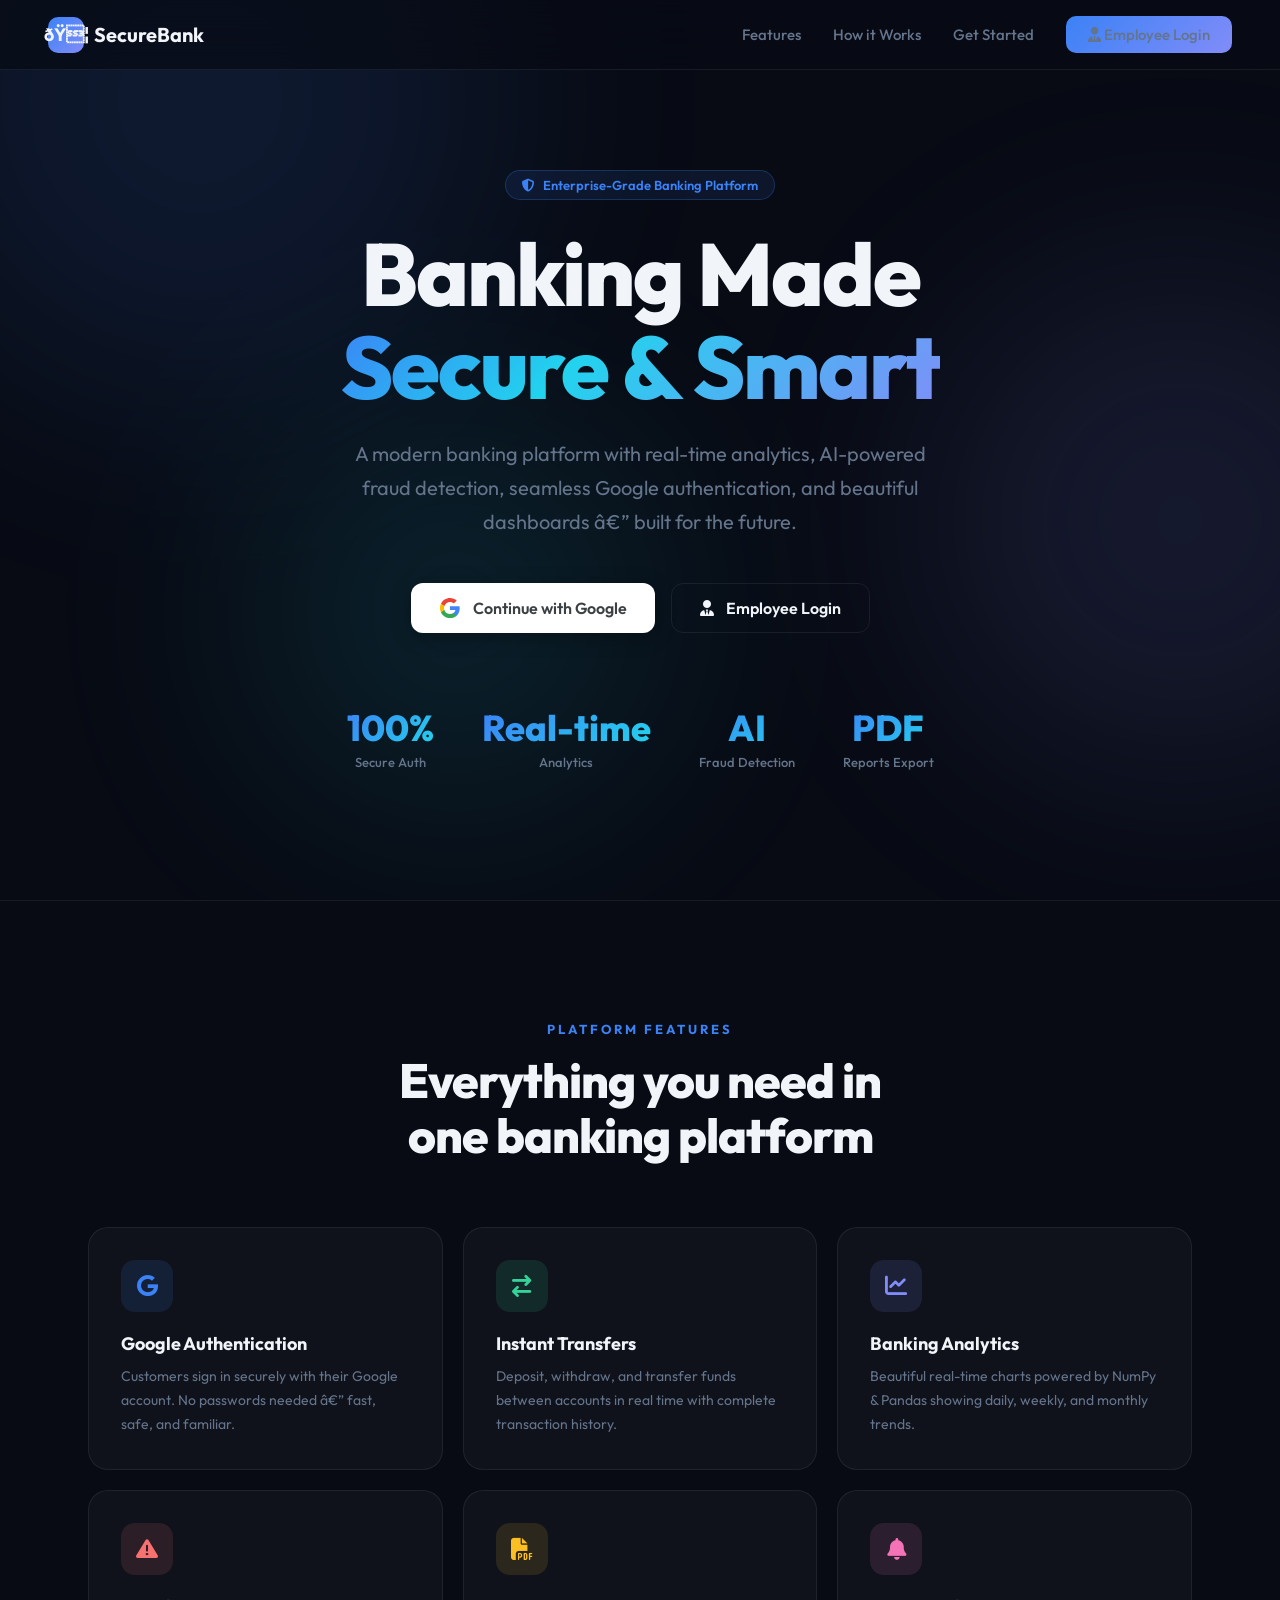
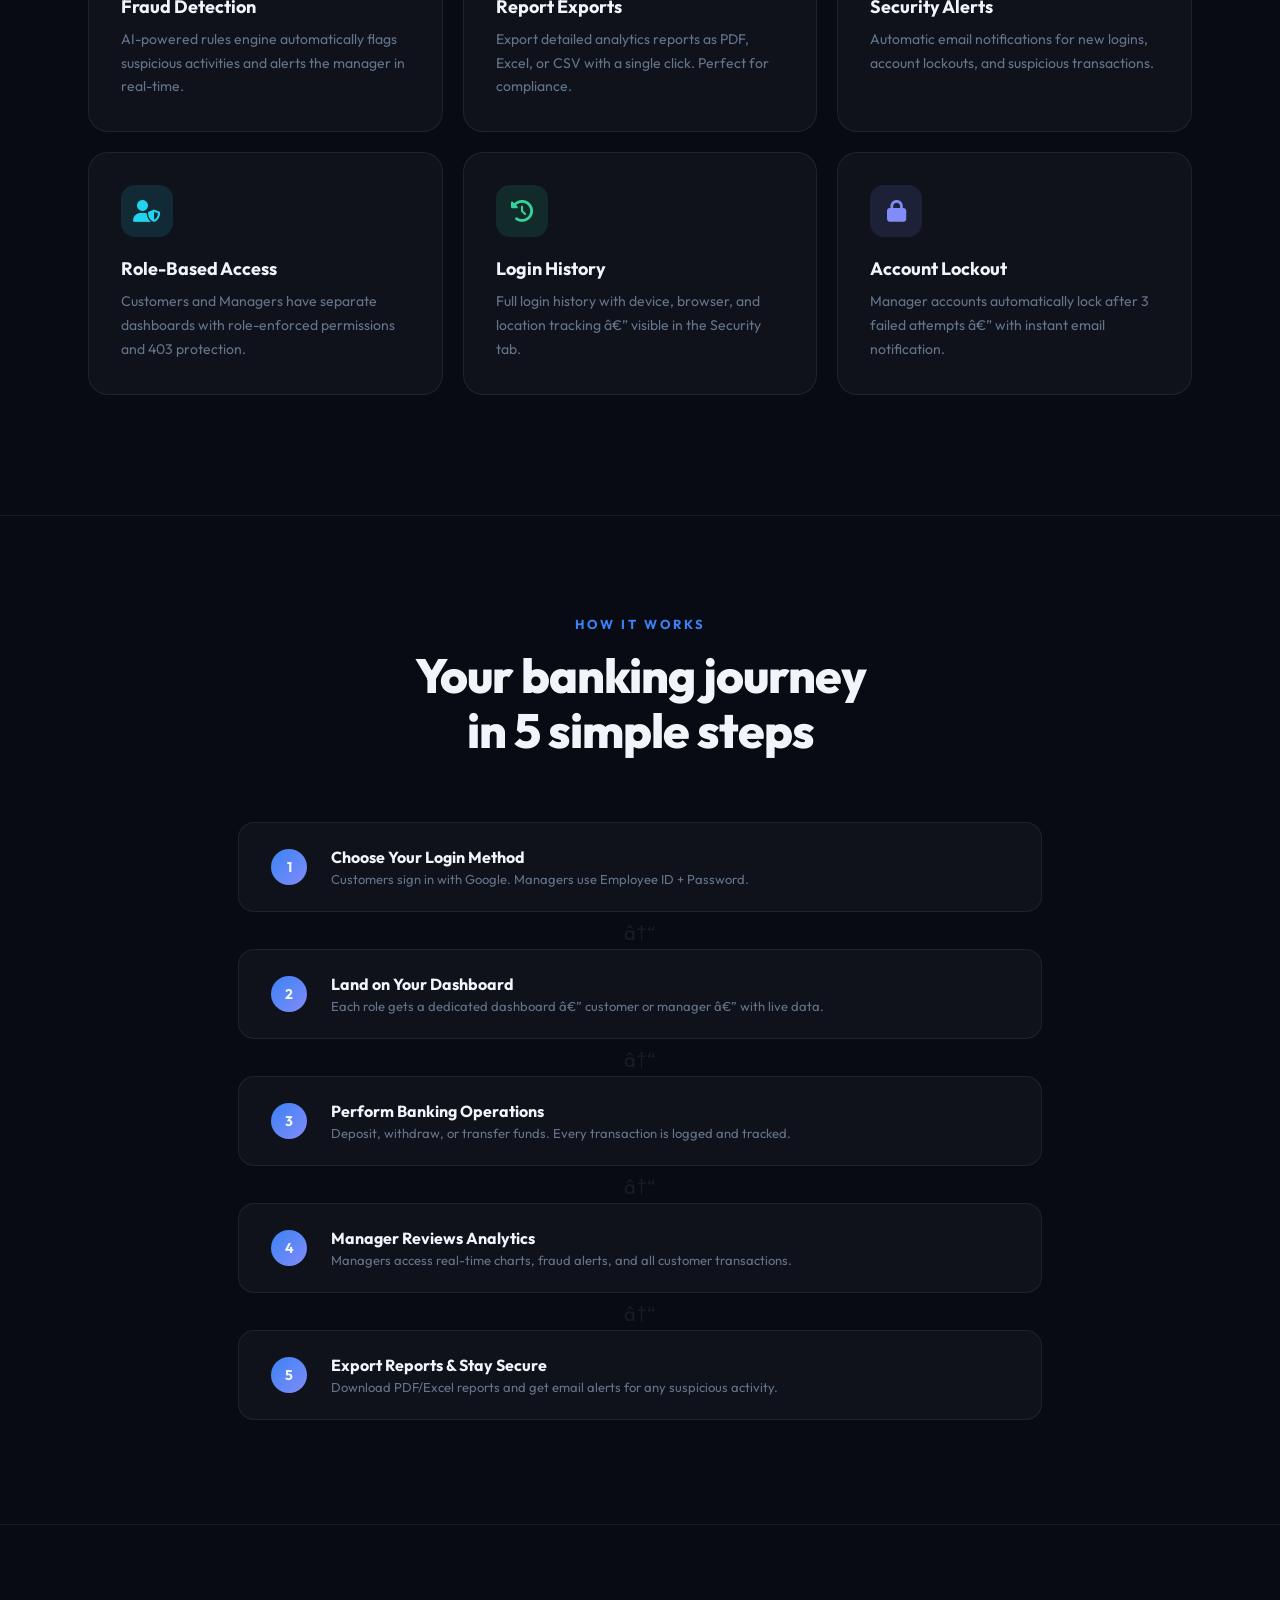
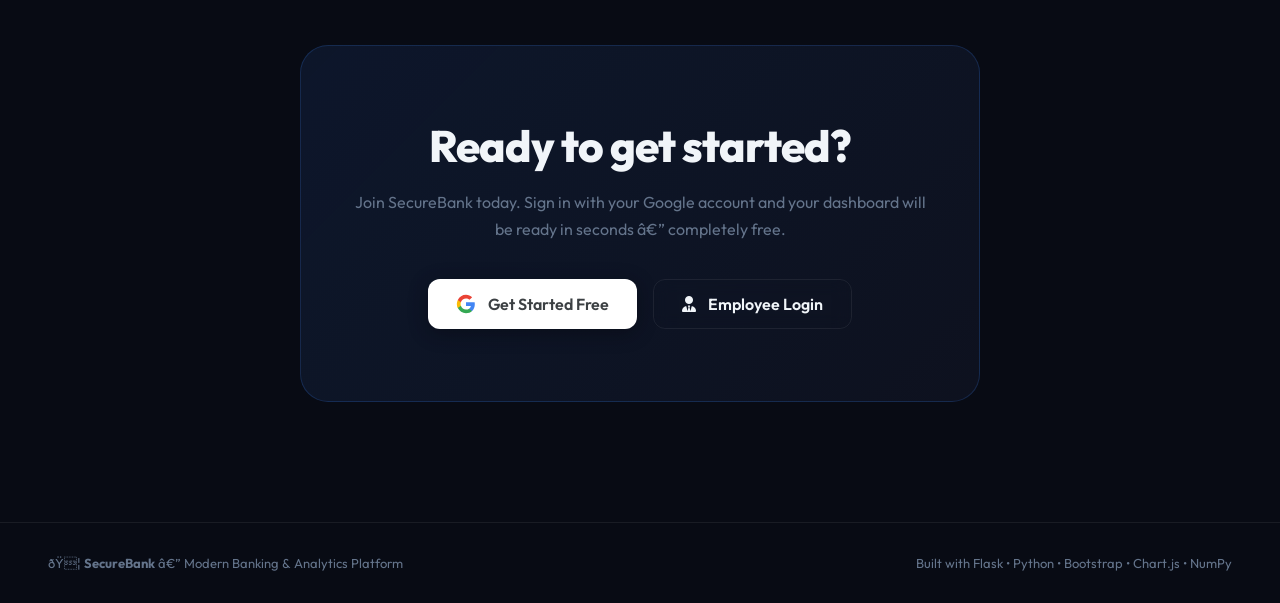
==== commit 7731470d: "Update UI text from Manager Login to Employee Login" ====
--- a/index.html
+++ b/index.html
@@ -1,4 +1,4 @@
-﻿<!DOCTYPE html>
+<!DOCTYPE html>
 <html lang="en">
 <head>
     <meta charset="UTF-8">
@@ -418,7 +418,7 @@
         <a href="#features">Features</a>
         <a href="#how-it-works">How it Works</a>
         <a href="#get-started">Get Started</a>
-        <a href="javascript:alert('GitHub Pages only hosts static content. To access the Manager Dashboard, please run the Flask backend locally or deploy to Render.')" class="btn-nav-login"><i class="fa-solid fa-user-tie me-1"></i> Manager Login</a>
+        <a href="https://secure-bank-dev8.onrender.com/login" class="btn-nav-login"><i class="fa-solid fa-user-tie me-1"></i> Employee Login</a>
     </div>
 </nav>
 
@@ -440,7 +440,7 @@
     </p>
 
     <div class="hero-ctas">
-        <a href="javascript:alert('GitHub Pages only hosts static content. To use Google Sign-in, please run the Flask backend locally or deploy to Render.')" class="btn-google">
+        <a href="https://secure-bank-dev8.onrender.com/login/google" class="btn-google">
             <svg viewBox="0 0 24 24" width="22" height="22">
                 <path fill="#4285F4" d="M22.56 12.25c0-.78-.07-1.53-.2-2.25H12v4.26h5.92a5.06 5.06 0 0 1-2.2 3.32v2.77h3.57c2.08-1.92 3.28-4.74 3.28-8.1z"/>
                 <path fill="#34A853" d="M12 23c2.97 0 5.46-.98 7.28-2.66l-3.57-2.77c-.98.66-2.23 1.06-3.71 1.06-2.86 0-5.29-1.93-6.16-4.53H2.18v2.84C3.99 20.53 7.7 23 12 23z"/>
@@ -449,9 +449,9 @@
             </svg>
             Continue with Google
         </a>
-        <a href="javascript:alert('GitHub Pages only hosts static content. To access the Manager Dashboard, please run the Flask backend locally or deploy to Render.')" class="btn-manager">
+        <a href="https://secure-bank-dev8.onrender.com/login" class="btn-manager">
             <i class="fa-solid fa-user-tie"></i>
-            Manager Login
+            Employee Login
         </a>
     </div>
 
@@ -615,7 +615,7 @@
         <h2>Ready to get started?</h2>
         <p>Join SecureBank today. Sign in with your Google account and your dashboard will be ready in seconds â€” completely free.</p>
         <div style="display: flex; gap: 16px; justify-content: center; flex-wrap: wrap;">
-            <a href="javascript:alert('GitHub Pages only hosts static content. To use Google Sign-in, please run the Flask backend locally or deploy to Render.')" class="btn-google">
+            <a href="https://secure-bank-dev8.onrender.com/login/google" class="btn-google">
                 <svg viewBox="0 0 24 24" width="20" height="20">
                     <path fill="#4285F4" d="M22.56 12.25c0-.78-.07-1.53-.2-2.25H12v4.26h5.92a5.06 5.06 0 0 1-2.2 3.32v2.77h3.57c2.08-1.92 3.28-4.74 3.28-8.1z"/>
                     <path fill="#34A853" d="M12 23c2.97 0 5.46-.98 7.28-2.66l-3.57-2.77c-.98.66-2.23 1.06-3.71 1.06-2.86 0-5.29-1.93-6.16-4.53H2.18v2.84C3.99 20.53 7.7 23 12 23z"/>
@@ -624,9 +624,9 @@
                 </svg>
                 Get Started Free
             </a>
-            <a href="javascript:alert('GitHub Pages only hosts static content. To access the Manager Dashboard, please run the Flask backend locally or deploy to Render.')" class="btn-manager">
+            <a href="https://secure-bank-dev8.onrender.com/login" class="btn-manager">
                 <i class="fa-solid fa-user-tie"></i>
-                Manager Login
+                Employee Login
             </a>
         </div>
     </div>
